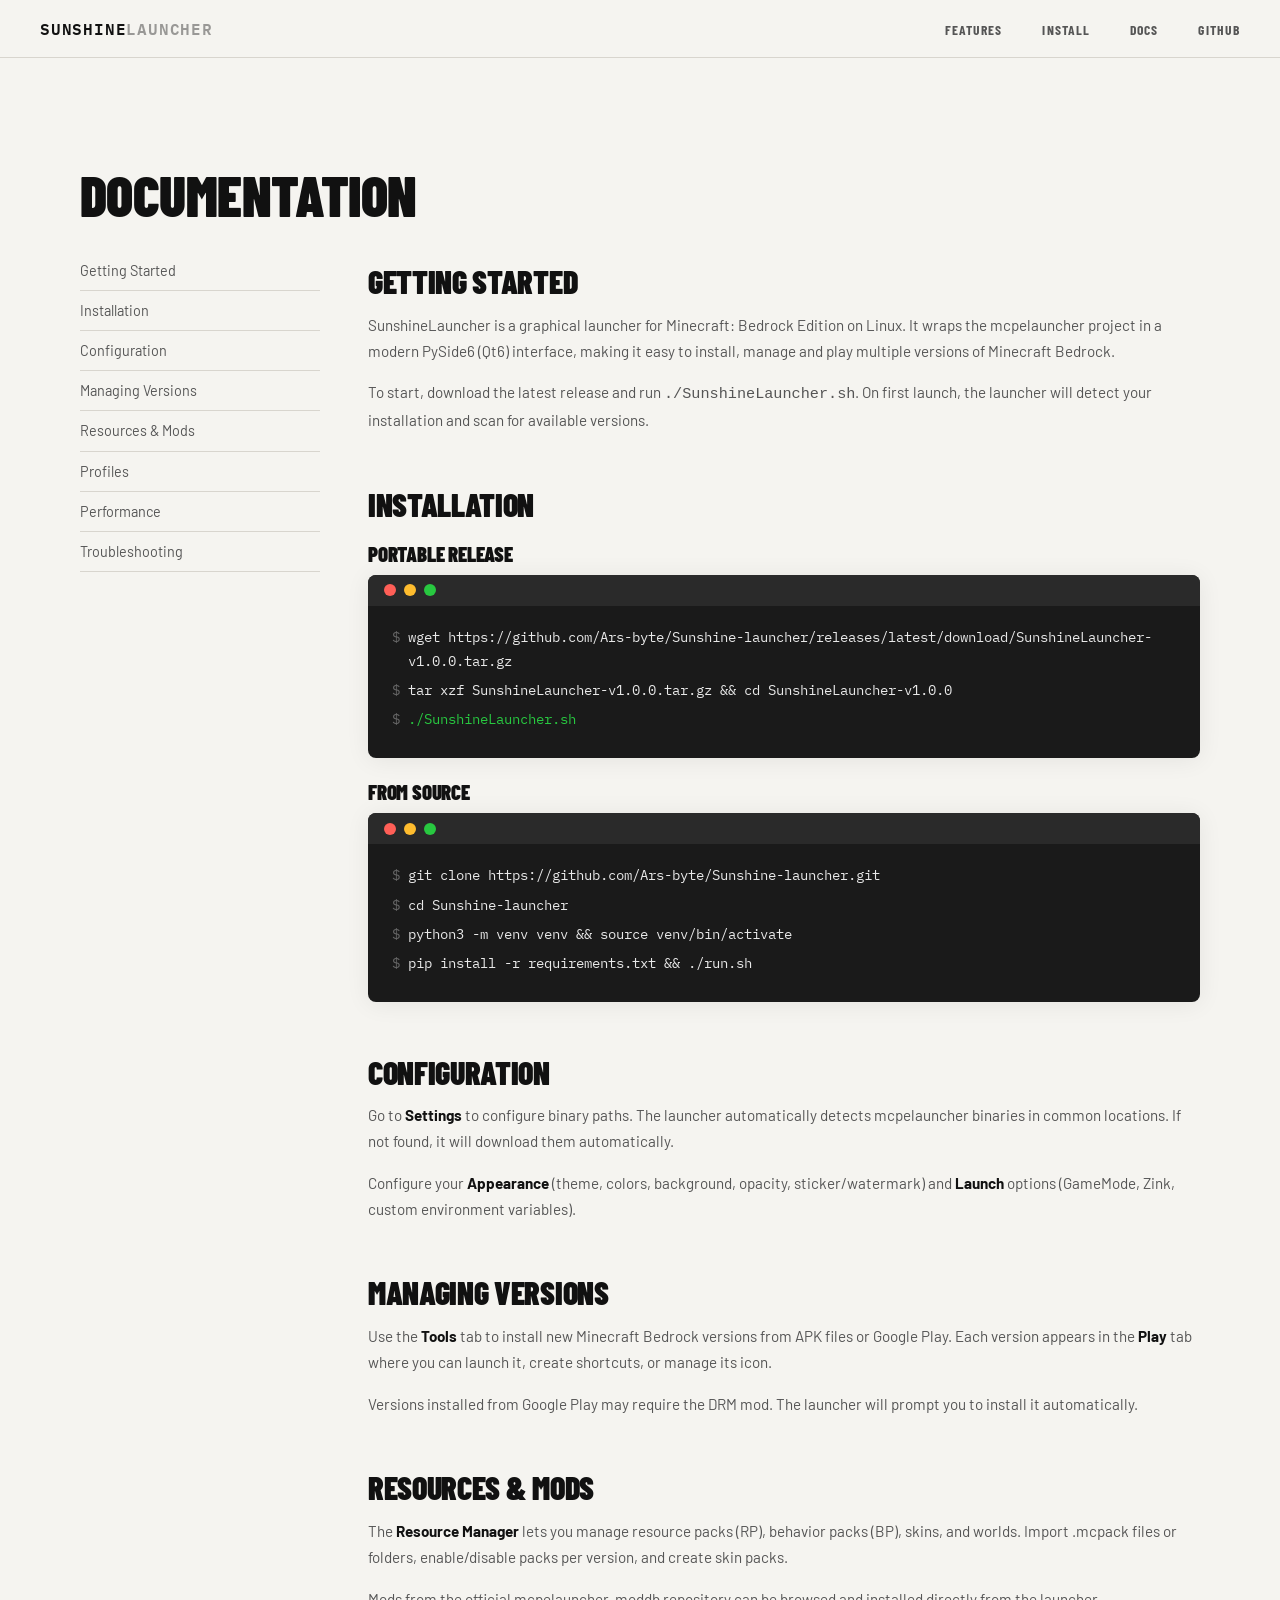
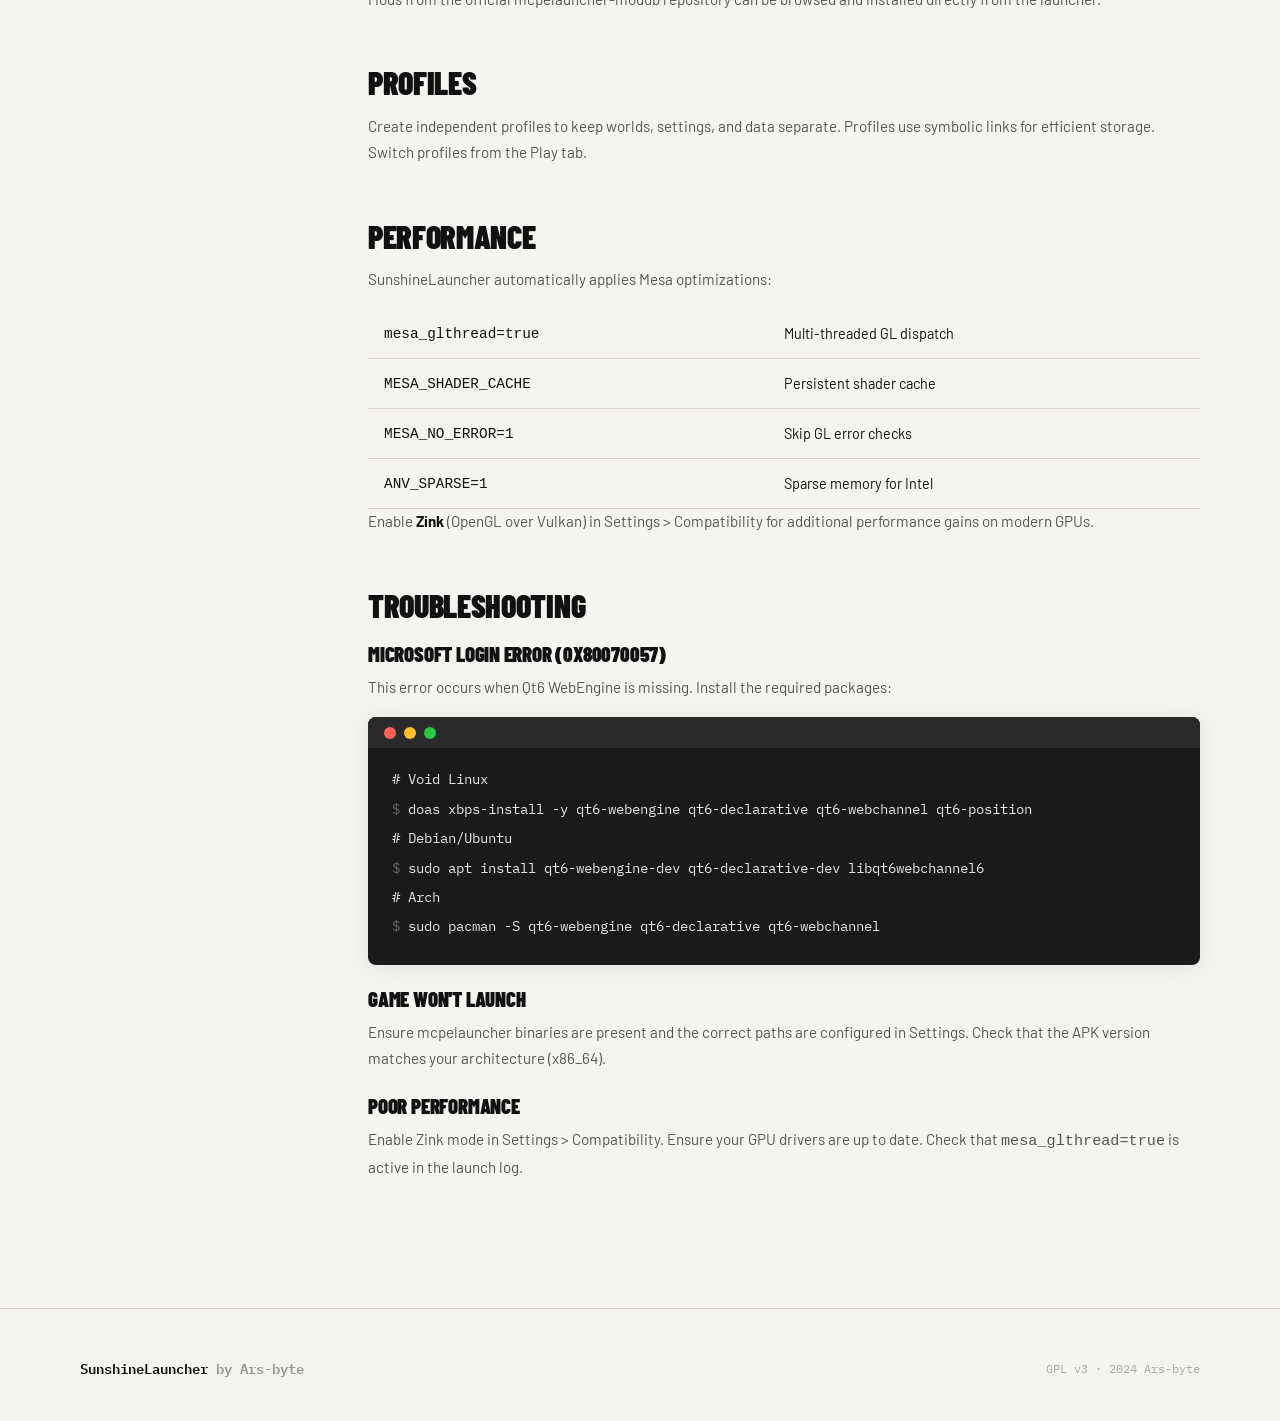
==== pages/docs.html @ 7c8ff6af "SunshineLauncher website v1.0" ====
<!DOCTYPE html>
<html lang="en" data-theme="light">
<head>
  <meta charset="UTF-8" />
  <meta name="viewport" content="width=device-width, initial-scale=1.0" />
  <title>Docs — SunshineLauncher</title>
  <link rel="stylesheet" href="../css/base.css" />
  <link rel="stylesheet" href="../css/components.css" />
  <link rel="stylesheet" href="../css/layout.css" />
  <style>
    .docs-layout { display: grid; grid-template-columns: 240px 1fr; gap: 3rem; margin-top: 2rem; }
    .docs-nav { position: sticky; top: 80px; }
    .docs-nav a { display: block; padding: 0.5rem 0; color: var(--fg-muted); font-size:0.9rem; border-bottom:1px solid var(--border); }
    .docs-nav a:hover { color: var(--fg); }
    .docs-content h2 { font-size: 2rem; margin: 2.5rem 0 1rem; }
    .docs-content h3 { font-size: 1.3rem; margin: 1.5rem 0 0.75rem; }
    .docs-content p { color: var(--fg-muted); margin-bottom: 1rem; line-height: 1.7; }
    @media (max-width:768px) { .docs-layout { grid-template-columns:1fr; } .docs-nav { position:static; margin-bottom:2rem; } }
  </style>
</head>
<body>
<nav class="nav">
  <a class="nav__logo" href="../index.html">SUNSHINE<span>LAUNCHER</span></a>
  <ul class="nav__links">
    <li><a href="../index.html#features">Features</a></li>
    <li><a href="../index.html#install">Install</a></li>
    <li><a href="docs.html">Docs</a></li>
    <li><a href="https://github.com/Ars-byte/Sunshine-launcher" target="_blank">GitHub</a></li>
  </ul>
</nav>

<main class="page">
<section class="section">
  <div class="container">
    <h1 class="display" style="font-size:3.5rem;margin-bottom:1rem">Documentation</h1>
    <div class="docs-layout">
      <nav class="docs-nav">
        <a href="#getting-started">Getting Started</a>
        <a href="#installation">Installation</a>
        <a href="#configuration">Configuration</a>
        <a href="#versions">Managing Versions</a>
        <a href="#resources">Resources & Mods</a>
        <a href="#profiles">Profiles</a>
        <a href="#performance">Performance</a>
        <a href="#troubleshooting">Troubleshooting</a>
      </nav>
      <div class="docs-content">
        <h2 id="getting-started">Getting Started</h2>
        <p>SunshineLauncher is a graphical launcher for Minecraft: Bedrock Edition on Linux. It wraps the mcpelauncher project in a modern PySide6 (Qt6) interface, making it easy to install, manage and play multiple versions of Minecraft Bedrock.</p>
        <p>To start, download the latest release and run <code>./SunshineLauncher.sh</code>. On first launch, the launcher will detect your installation and scan for available versions.</p>

        <h2 id="installation">Installation</h2>
        <h3>Portable Release</h3>
        <div class="terminal-wrap" style="margin-bottom:1.5rem">
          <div class="terminal">
            <div class="terminal__bar"><div class="terminal__dot"></div><div class="terminal__dot"></div><div class="terminal__dot"></div></div>
            <div class="terminal__body">
              <div class="terminal__line"><span class="terminal__prompt">$</span><span class="terminal__cmd">wget https://github.com/Ars-byte/Sunshine-launcher/releases/latest/download/SunshineLauncher-v1.0.0.tar.gz</span></div>
              <div class="terminal__line"><span class="terminal__prompt">$</span><span class="terminal__cmd">tar xzf SunshineLauncher-v1.0.0.tar.gz && cd SunshineLauncher-v1.0.0</span></div>
              <div class="terminal__line success"><span class="terminal__prompt">$</span><span class="terminal__cmd">./SunshineLauncher.sh</span></div>
            </div>
          </div>
        </div>

        <h3>From Source</h3>
        <div class="terminal-wrap" style="margin-bottom:1.5rem">
          <div class="terminal">
            <div class="terminal__bar"><div class="terminal__dot"></div><div class="terminal__dot"></div><div class="terminal__dot"></div></div>
            <div class="terminal__body">
              <div class="terminal__line"><span class="terminal__prompt">$</span><span class="terminal__cmd">git clone https://github.com/Ars-byte/Sunshine-launcher.git</span></div>
              <div class="terminal__line"><span class="terminal__prompt">$</span><span class="terminal__cmd">cd Sunshine-launcher</span></div>
              <div class="terminal__line"><span class="terminal__prompt">$</span><span class="terminal__cmd">python3 -m venv venv && source venv/bin/activate</span></div>
              <div class="terminal__line"><span class="terminal__prompt">$</span><span class="terminal__cmd">pip install -r requirements.txt && ./run.sh</span></div>
            </div>
          </div>
        </div>

        <h2 id="configuration">Configuration</h2>
        <p>Go to <strong>Settings</strong> to configure binary paths. The launcher automatically detects mcpelauncher binaries in common locations. If not found, it will download them automatically.</p>
        <p>Configure your <strong>Appearance</strong> (theme, colors, background, opacity, sticker/watermark) and <strong>Launch</strong> options (GameMode, Zink, custom environment variables).</p>

        <h2 id="versions">Managing Versions</h2>
        <p>Use the <strong>Tools</strong> tab to install new Minecraft Bedrock versions from APK files or Google Play. Each version appears in the <strong>Play</strong> tab where you can launch it, create shortcuts, or manage its icon.</p>
        <p>Versions installed from Google Play may require the DRM mod. The launcher will prompt you to install it automatically.</p>

        <h2 id="resources">Resources & Mods</h2>
        <p>The <strong>Resource Manager</strong> lets you manage resource packs (RP), behavior packs (BP), skins, and worlds. Import .mcpack files or folders, enable/disable packs per version, and create skin packs.</p>
        <p>Mods from the official mcpelauncher-moddb repository can be browsed and installed directly from the launcher.</p>

        <h2 id="profiles">Profiles</h2>
        <p>Create independent profiles to keep worlds, settings, and data separate. Profiles use symbolic links for efficient storage. Switch profiles from the Play tab.</p>

        <h2 id="performance">Performance</h2>
        <p>SunshineLauncher automatically applies Mesa optimizations:</p>
        <table>
          <tr><td><code>mesa_glthread=true</code></td><td>Multi-threaded GL dispatch</td></tr>
          <tr><td><code>MESA_SHADER_CACHE</code></td><td>Persistent shader cache</td></tr>
          <tr><td><code>MESA_NO_ERROR=1</code></td><td>Skip GL error checks</td></tr>
          <tr><td><code>ANV_SPARSE=1</code></td><td>Sparse memory for Intel</td></tr>
        </table>
        <p>Enable <strong>Zink</strong> (OpenGL over Vulkan) in Settings > Compatibility for additional performance gains on modern GPUs.</p>

        <h2 id="troubleshooting">Troubleshooting</h2>
        <h3>Microsoft Login Error (0x80070057)</h3>
        <p>This error occurs when Qt6 WebEngine is missing. Install the required packages:</p>
        <div class="terminal-wrap">
          <div class="terminal">
            <div class="terminal__bar"><div class="terminal__dot"></div><div class="terminal__dot"></div><div class="terminal__dot"></div></div>
            <div class="terminal__body">
              <div class="terminal__line"><span class="terminal__cmd"># Void Linux</span></div>
              <div class="terminal__line"><span class="terminal__prompt">$</span><span class="terminal__cmd">doas xbps-install -y qt6-webengine qt6-declarative qt6-webchannel qt6-position</span></div>
              <div class="terminal__line"><span class="terminal__cmd"># Debian/Ubuntu</span></div>
              <div class="terminal__line"><span class="terminal__prompt">$</span><span class="terminal__cmd">sudo apt install qt6-webengine-dev qt6-declarative-dev libqt6webchannel6</span></div>
              <div class="terminal__line"><span class="terminal__cmd"># Arch</span></div>
              <div class="terminal__line"><span class="terminal__prompt">$</span><span class="terminal__cmd">sudo pacman -S qt6-webengine qt6-declarative qt6-webchannel</span></div>
            </div>
          </div>
        </div>

        <h3>Game won't launch</h3>
        <p>Ensure mcpelauncher binaries are present and the correct paths are configured in Settings. Check that the APK version matches your architecture (x86_64).</p>

        <h3>Poor performance</h3>
        <p>Enable Zink mode in Settings > Compatibility. Ensure your GPU drivers are up to date. Check that <code>mesa_glthread=true</code> is active in the launch log.</p>
      </div>
    </div>
  </div>
</section>
</main>

<footer class="footer">
  <div class="container">
    <div class="footer__inner">
      <div class="footer__brand">SunshineLauncher <span style="opacity:0.4">by Ars-byte</span></div>
      <p class="footer__copy">GPL v3 · 2024 Ars-byte</p>
    </div>
  </div>
</footer>
</body>
</html>
---- css/base.css ----
/* ========================================
   BASE.CSS — Variables, Reset, Typography
   SunshineLauncher Website
   ======================================== */

@import url('https://fonts.googleapis.com/css2?family=Barlow+Condensed:wght@400;700;900&family=IBM+Plex+Mono:wght@400;500;600&family=Barlow:wght@300;400;500&display=swap');

:root {
  --bg:        #f5f4f0;
  --bg-alt:    #eceae4;
  --bg-card:   #ffffff;
  --fg:        #111111;
  --fg-muted:  #555555;
  --fg-faint:  #aaaaaa;
  --accent:    #d4a017;
  --accent-inv:#ffffff;
  --border:    #d8d5ce;
  --tag-bg:    #111111;
  --tag-fg:    #f5f4f0;
  --code-bg:   #1a1a1a;
  --code-fg:   #e8e8e8;
  --shadow:    0 2px 24px rgba(0,0,0,0.07);
  --radius:    4px;
  --transition:0.25s cubic-bezier(.4,0,.2,1);
}

[data-theme="dark"] {
  --bg:        #111111;
  --bg-alt:    #1a1a1a;
  --bg-card:   #1e1e1e;
  --fg:        #f0ede6;
  --fg-muted:  #999999;
  --fg-faint:  #444444;
  --accent:    #f0c040;
  --accent-inv:#111111;
  --border:    #2e2e2e;
  --tag-bg:    #f0ede6;
  --tag-fg:    #111111;
  --code-bg:   #0a0a0a;
  --code-fg:   #d4cfbf;
  --shadow:    0 2px 24px rgba(0,0,0,0.4);
}

*, *::before, *::after { box-sizing: border-box; margin: 0; padding: 0; }

html { scroll-behavior: smooth; font-size: 16px; }

body {
  font-family: 'Barlow', sans-serif;
  font-weight: 400;
  background-color: var(--bg);
  color: var(--fg);
  line-height: 1.6;
  transition: background-color var(--transition), color var(--transition);
  overflow-x: hidden;
}

h1, h2, h3, h4 {
  font-family: 'Barlow Condensed', sans-serif;
  font-weight: 900;
  text-transform: uppercase;
  letter-spacing: -0.01em;
  line-height: 0.92;
}

.display {
  font-size: clamp(4rem, 12vw, 10rem);
  line-height: 0.88;
}

.section-title {
  font-size: clamp(2rem, 6vw, 4.5rem);
}

a { color: inherit; text-decoration: none; }
img { display: block; max-width: 100%; }
ul { list-style: none; }

::-webkit-scrollbar { width: 6px; }
::-webkit-scrollbar-track { background: var(--bg); }
::-webkit-scrollbar-thumb { background: var(--border); border-radius: 3px; }

::selection { background: var(--fg); color: var(--bg); }
---- css/components.css ----
/* ========================================
   COMPONENTS.CSS — Reusable UI Components
   CMUS++ Website
   ======================================== */

/* ---- Navigation ---- */
.nav {
  position: fixed;
  top: 0; left: 0; right: 0;
  z-index: 100;
  display: flex;
  align-items: center;
  justify-content: space-between;
  padding: 0 2.5rem;
  height: 58px;
  background: var(--bg);
  border-bottom: 1px solid var(--border);
  transition: background var(--transition), border-color var(--transition);
}

.nav__logo {
  font-family: 'IBM Plex Mono', monospace;
  font-weight: 600;
  font-size: 1rem;
  letter-spacing: 0.05em;
  text-transform: uppercase;
}

.nav__logo span {
  opacity: 0.4;
}

.nav__links {
  display: flex;
  gap: 2.5rem;
  align-items: center;
}

.nav__links a {
  font-family: 'Barlow Condensed', sans-serif;
  font-weight: 700;
  font-size: 0.85rem;
  text-transform: uppercase;
  letter-spacing: 0.08em;
  color: var(--fg-muted);
  transition: color var(--transition);
  position: relative;
}

.nav__links a::after {
  content: '';
  position: absolute;
  bottom: -3px;
  left: 0; right: 0;
  height: 2px;
  background: var(--fg);
  transform: scaleX(0);
  transition: transform 0.2s ease;
  transform-origin: left;
}

.nav__links a:hover { color: var(--fg); }
.nav__links a:hover::after { transform: scaleX(1); }
.nav__links a.active { color: var(--fg); }
.nav__links a.active::after { transform: scaleX(1); }

.nav__actions {
  display: flex;
  align-items: center;
  gap: 1rem;
}

/* ---- Theme Toggle ---- */
.theme-toggle {
  background: none;
  border: 1px solid var(--border);
  border-radius: 50%;
  width: 36px; height: 36px;
  cursor: pointer;
  display: flex;
  align-items: center;
  justify-content: center;
  color: var(--fg);
  transition: all var(--transition);
  font-size: 0.9rem;
}

.theme-toggle:hover {
  background: var(--fg);
  color: var(--bg);
  border-color: var(--fg);
}

/* ---- Buttons ---- */
.btn {
  display: inline-flex;
  align-items: center;
  gap: 0.5rem;
  padding: 0.75rem 1.75rem;
  font-family: 'Barlow Condensed', sans-serif;
  font-weight: 700;
  font-size: 0.95rem;
  text-transform: uppercase;
  letter-spacing: 0.1em;
  cursor: pointer;
  border: 2px solid transparent;
  border-radius: var(--radius);
  transition: all var(--transition);
  white-space: nowrap;
}

.btn-primary {
  background: var(--fg);
  color: var(--bg);
  border-color: var(--fg);
}
.btn-primary:hover {
  background: transparent;
  color: var(--fg);
}

.btn-outline {
  background: transparent;
  color: var(--fg);
  border-color: var(--fg);
}
.btn-outline:hover {
  background: var(--fg);
  color: var(--bg);
}

.btn-ghost {
  background: transparent;
  color: var(--fg-muted);
  border-color: var(--border);
}
.btn-ghost:hover {
  color: var(--fg);
  border-color: var(--fg);
}

.btn-sm {
  padding: 0.5rem 1.2rem;
  font-size: 0.82rem;
}

.btn-lg {
  padding: 1rem 2.5rem;
  font-size: 1.05rem;
}

/* ---- Tag / Badge ---- */
.badge {
  display: inline-block;
  padding: 0.2rem 0.65rem;
  font-family: 'IBM Plex Mono', monospace;
  font-size: 0.7rem;
  font-weight: 500;
  text-transform: uppercase;
  letter-spacing: 0.05em;
  background: var(--tag-bg);
  color: var(--tag-fg);
  border-radius: 2px;
}

.badge-outline {
  background: transparent;
  color: var(--fg-muted);
  border: 1px solid var(--border);
}

/* ---- Terminal Block ---- */
.terminal {
  background: var(--code-bg);
  color: var(--code-fg);
  border-radius: 8px;
  overflow: hidden;
  font-family: 'IBM Plex Mono', monospace;
  font-size: 0.875rem;
  line-height: 1.7;
  box-shadow: var(--shadow);
}

.terminal__bar {
  background: #2a2a2a;
  padding: 0.6rem 1rem;
  display: flex;
  align-items: center;
  gap: 0.5rem;
}

.terminal__dot {
  width: 12px; height: 12px;
  border-radius: 50%;
}

.terminal__dot:nth-child(1) { background: #ff5f57; }
.terminal__dot:nth-child(2) { background: #febc2e; }
.terminal__dot:nth-child(3) { background: #28c840; }

.terminal__title {
  margin-left: 0.5rem;
  font-size: 0.75rem;
  color: #666;
  font-family: 'IBM Plex Mono', monospace;
}

.terminal__body {
  padding: 1.25rem 1.5rem;
}

.terminal__line {
  display: flex;
  align-items: flex-start;
  gap: 0.5rem;
  margin-bottom: 0.35rem;
}

.terminal__prompt { color: #666; user-select: none; }
.terminal__cmd { color: #e8e8e8; }
.terminal__comment { color: #555; font-style: italic; }

.terminal__line.success .terminal__cmd { color: #28c840; }
.terminal__line.info .terminal__cmd    { color: #7ec8e3; }

/* Copy button on terminal */
.terminal-wrap { position: relative; }
.copy-btn {
  position: absolute;
  top: 0.6rem;
  right: 0.8rem;
  background: transparent;
  border: 1px solid #444;
  color: #888;
  font-family: 'IBM Plex Mono', monospace;
  font-size: 0.72rem;
  padding: 0.2rem 0.6rem;
  border-radius: 3px;
  cursor: pointer;
  transition: all 0.2s;
}
.copy-btn:hover { color: #e8e8e8; border-color: #888; }

/* ---- Feature Card ---- */
.card {
  background: var(--bg-card);
  border: 1px solid var(--border);
  border-radius: var(--radius);
  padding: 2rem;
  transition: all var(--transition);
}

.card:hover {
  border-color: var(--fg);
  transform: translateY(-2px);
  box-shadow: var(--shadow);
}

.card__icon {
  font-size: 1.5rem;
  margin-bottom: 1rem;
  display: block;
}

.card__title {
  font-family: 'Barlow Condensed', sans-serif;
  font-weight: 700;
  font-size: 1.1rem;
  text-transform: uppercase;
  letter-spacing: 0.05em;
  margin-bottom: 0.5rem;
}

.card__text {
  font-size: 0.9rem;
  color: var(--fg-muted);
  line-height: 1.6;
}

/* ---- Key Shortcut ---- */
kbd {
  display: inline-block;
  padding: 0.2rem 0.5rem;
  font-family: 'IBM Plex Mono', monospace;
  font-size: 0.8rem;
  background: var(--bg-alt);
  border: 1px solid var(--border);
  border-radius: 3px;
  box-shadow: 0 2px 0 var(--border);
  color: var(--fg);
  vertical-align: middle;
}

/* ---- Divider ---- */
.divider {
  border: none;
  border-top: 1px solid var(--border);
  margin: 0;
}

/* ---- Pill tabs ---- */
.tabs {
  display: flex;
  gap: 0.25rem;
  background: var(--bg-alt);
  border-radius: 4px;
  padding: 3px;
  width: fit-content;
}

.tab-btn {
  background: transparent;
  border: none;
  padding: 0.4rem 1rem;
  font-family: 'Barlow Condensed', sans-serif;
  font-weight: 700;
  font-size: 0.82rem;
  text-transform: uppercase;
  letter-spacing: 0.05em;
  color: var(--fg-muted);
  border-radius: 3px;
  cursor: pointer;
  transition: all 0.2s;
}
.tab-btn:hover { color: var(--fg); }
.tab-btn.active {
  background: var(--bg-card);
  color: var(--fg);
  box-shadow: 0 1px 4px rgba(0,0,0,0.1);
}

/* ---- Table ---- */
.table-wrap {
  overflow-x: auto;
}

table {
  width: 100%;
  border-collapse: collapse;
  font-size: 0.9rem;
}

th, td {
  padding: 0.75rem 1rem;
  text-align: left;
  border-bottom: 1px solid var(--border);
}

th {
  font-family: 'Barlow Condensed', sans-serif;
  font-weight: 700;
  font-size: 0.8rem;
  text-transform: uppercase;
  letter-spacing: 0.06em;
  color: var(--fg-muted);
}

tr:hover td { background: var(--bg-alt); }

/* ---- Toast ---- */
.toast {
  position: fixed;
  bottom: 2rem;
  right: 2rem;
  background: var(--fg);
  color: var(--bg);
  font-family: 'IBM Plex Mono', monospace;
  font-size: 0.8rem;
  padding: 0.6rem 1.2rem;
  border-radius: 4px;
  opacity: 0;
  transform: translateY(8px);
  transition: all 0.25s;
  pointer-events: none;
  z-index: 999;
}
.toast.show {
  opacity: 1;
  transform: translateY(0);
}

/* ---- Mobile Nav Hamburger ---- */
.nav__burger {
  display: none;
  flex-direction: column;
  gap: 5px;
  background: none;
  border: none;
  cursor: pointer;
  padding: 4px;
}
.nav__burger span {
  display: block;
  width: 22px; height: 2px;
  background: var(--fg);
  border-radius: 2px;
  transition: all 0.25s;
}

@media (max-width: 768px) {
  .nav__links {
    display: none;
    position: absolute;
    top: 58px; left: 0; right: 0;
    background: var(--bg);
    border-bottom: 1px solid var(--border);
    flex-direction: column;
    gap: 0;
    padding: 0.5rem 0;
  }
  .nav__links.open { display: flex; }
  .nav__links a {
    padding: 0.75rem 2.5rem;
    font-size: 1rem;
  }
  .nav__links a::after { display: none; }
  .nav__burger { display: flex; }
}
---- css/layout.css ----
/* ========================================
   LAYOUT.CSS — Page & Section Layouts
   CMUS++ Website
   ======================================== */

/* ---- Container ---- */
.container {
  max-width: 1200px;
  margin: 0 auto;
  padding: 0 2.5rem;
}

.container-sm {
  max-width: 800px;
  margin: 0 auto;
  padding: 0 2.5rem;
}

/* ---- Page wrapper ---- */
.page {
  padding-top: 58px; /* nav height */
}

/* ---- Section ---- */
.section {
  padding: 7rem 0;
}

.section-sm {
  padding: 4rem 0;
}

.section-head {
  margin-bottom: 4rem;
}

.section-label {
  font-family: 'IBM Plex Mono', monospace;
  font-size: 0.75rem;
  text-transform: uppercase;
  letter-spacing: 0.15em;
  color: var(--fg-muted);
  display: flex;
  align-items: center;
  gap: 0.75rem;
  margin-bottom: 1.25rem;
}

.section-label::before {
  content: '';
  width: 32px;
  height: 2px;
  background: var(--fg-muted);
  display: inline-block;
}

/* ---- Hero Section ---- */
.hero {
  padding: 6rem 0 5rem;
  position: relative;
  overflow: hidden;
}

.hero__inner {
  display: grid;
  grid-template-columns: 1fr auto;
  gap: 4rem;
  align-items: end;
}

.hero__tag {
  margin-bottom: 1.5rem;
}

.hero__subtitle {
  margin-top: 2rem;
  display: grid;
  grid-template-columns: 1fr 1fr;
  gap: 0.5rem 2rem;
}

.hero__subtitle p {
  font-family: 'Barlow Condensed', sans-serif;
  font-weight: 700;
  font-size: 0.9rem;
  text-transform: uppercase;
  letter-spacing: 0.06em;
  color: var(--fg-muted);
}

.hero__actions {
  margin-top: 2.5rem;
  display: flex;
  gap: 1rem;
  flex-wrap: wrap;
}

.hero__visual {
  display: flex;
  flex-direction: column;
  align-items: center;
  gap: 1rem;
}

.hero__ascii {
  font-family: 'IBM Plex Mono', monospace;
  font-size: 0.55rem;
  line-height: 1.2;
  color: var(--fg-faint);
  white-space: pre;
  transition: color var(--transition);
}
.hero__ascii:hover { color: var(--fg-muted); }

/* ---- Features Grid ---- */
.features-grid {
  display: grid;
  grid-template-columns: repeat(3, 1fr);
  gap: 1.5rem;
}

.feature-block {
  padding: 2.5rem 2rem;
  border: 1px solid var(--border);
  position: relative;
  transition: all var(--transition);
}

.feature-block::before {
  content: '';
  position: absolute;
  top: 0; left: 0; right: 0;
  height: 3px;
  background: var(--fg);
  transform: scaleX(0);
  transform-origin: left;
  transition: transform 0.3s ease;
}

.feature-block:hover::before { transform: scaleX(1); }
.feature-block:hover {
  background: var(--bg-alt);
}

.feature-block__num {
  font-family: 'IBM Plex Mono', monospace;
  font-size: 0.75rem;
  color: var(--fg-faint);
  margin-bottom: 1.5rem;
}

.feature-block__title {
  font-size: 1.3rem;
  margin-bottom: 0.75rem;
}

.feature-block__text {
  font-size: 0.9rem;
  color: var(--fg-muted);
  line-height: 1.65;
}

.feature-block__tags {
  margin-top: 1.25rem;
  display: flex;
  flex-wrap: wrap;
  gap: 0.4rem;
}

/* ---- Install Section ---- */
.install-grid {
  display: grid;
  grid-template-columns: 1fr 1fr;
  gap: 4rem;
  align-items: start;
}

.install-steps {
  counter-reset: steps;
}

.install-step {
  display: flex;
  gap: 1.5rem;
  margin-bottom: 2.5rem;
}

.install-step__num {
  counter-increment: steps;
  flex-shrink: 0;
  width: 36px; height: 36px;
  border: 2px solid var(--border);
  border-radius: 50%;
  display: flex;
  align-items: center;
  justify-content: center;
  font-family: 'IBM Plex Mono', monospace;
  font-size: 0.8rem;
  font-weight: 600;
  color: var(--fg-muted);
}

.install-step__content h4 {
  font-size: 1rem;
  font-weight: 700;
  margin-bottom: 0.5rem;
  line-height: 1.2;
}

.install-step__content p {
  font-size: 0.9rem;
  color: var(--fg-muted);
  margin-bottom: 0.75rem;
}

/* ---- Controls Table Section ---- */
.controls-grid {
  display: grid;
  grid-template-columns: 1fr 1fr;
  gap: 3rem;
}

/* ---- Themes Showcase ---- */
.themes-preview {
  display: grid;
  grid-template-columns: repeat(3, 1fr);
  gap: 1rem;
  margin-top: 2.5rem;
}

.theme-card {
  border: 2px solid var(--border);
  border-radius: 4px;
  overflow: hidden;
  cursor: pointer;
  transition: all var(--transition);
}

.theme-card:hover {
  border-color: var(--fg);
  transform: scale(1.02);
}

.theme-card__preview {
  height: 80px;
  padding: 0.75rem;
  font-family: 'IBM Plex Mono', monospace;
  font-size: 0.6rem;
  line-height: 1.4;
}

.theme-card__name {
  padding: 0.5rem 0.75rem;
  font-family: 'Barlow Condensed', sans-serif;
  font-size: 0.85rem;
  font-weight: 700;
  text-transform: uppercase;
  letter-spacing: 0.05em;
  border-top: 1px solid var(--border);
  background: var(--bg-card);
  color: var(--fg);
}

/* ---- Footer ---- */
.footer {
  border-top: 1px solid var(--border);
  padding: 3rem 0;
}

.footer__inner {
  display: flex;
  justify-content: space-between;
  align-items: center;
  gap: 2rem;
}

.footer__brand {
  font-family: 'IBM Plex Mono', monospace;
  font-size: 0.85rem;
  font-weight: 600;
}

.footer__links {
  display: flex;
  gap: 2rem;
}

.footer__links a {
  font-family: 'Barlow Condensed', sans-serif;
  font-weight: 700;
  font-size: 0.8rem;
  text-transform: uppercase;
  letter-spacing: 0.06em;
  color: var(--fg-muted);
  transition: color var(--transition);
}
.footer__links a:hover { color: var(--fg); }

.footer__copy {
  font-family: 'IBM Plex Mono', monospace;
  font-size: 0.75rem;
  color: var(--fg-faint);
}

/* ---- Docs layout ---- */
.docs-layout {
  display: grid;
  grid-template-columns: 220px 1fr;
  gap: 4rem;
  align-items: start;
}

.docs-sidebar {
  position: sticky;
  top: 80px;
}

.docs-nav-section {
  margin-bottom: 2rem;
}

.docs-nav-section__title {
  font-family: 'IBM Plex Mono', monospace;
  font-size: 0.7rem;
  text-transform: uppercase;
  letter-spacing: 0.12em;
  color: var(--fg-faint);
  margin-bottom: 0.75rem;
}

.docs-nav-section a {
  display: block;
  padding: 0.35rem 0;
  font-size: 0.9rem;
  color: var(--fg-muted);
  transition: color var(--transition);
  border-left: 2px solid transparent;
  padding-left: 0.75rem;
  transition: all 0.2s;
}

.docs-nav-section a:hover { color: var(--fg); }
.docs-nav-section a.active {
  color: var(--fg);
  border-left-color: var(--fg);
}

.docs-content h2 {
  font-size: clamp(1.5rem, 4vw, 2.5rem);
  margin-bottom: 1rem;
  margin-top: 3.5rem;
  padding-top: 1rem;
}

.docs-content h2:first-child { margin-top: 0; }

.docs-content h3 {
  font-size: 1.2rem;
  margin-bottom: 0.75rem;
  margin-top: 2rem;
}

.docs-content p {
  font-size: 0.95rem;
  line-height: 1.7;
  color: var(--fg-muted);
  margin-bottom: 1rem;
}

.docs-content p strong { color: var(--fg); }

.docs-content ul {
  list-style: none;
  margin-bottom: 1.25rem;
}

.docs-content ul li {
  padding: 0.3rem 0;
  font-size: 0.95rem;
  color: var(--fg-muted);
  padding-left: 1rem;
  position: relative;
}

.docs-content ul li::before {
  content: '—';
  position: absolute;
  left: 0;
  color: var(--fg-faint);
}

/* ---- Responsive ---- */
@media (max-width: 1024px) {
  .features-grid { grid-template-columns: 1fr 1fr; }
  .install-grid { grid-template-columns: 1fr; }
  .controls-grid { grid-template-columns: 1fr; }
  .docs-layout { grid-template-columns: 1fr; }
  .docs-sidebar { position: static; }
}

@media (max-width: 768px) {
  .container { padding: 0 1.25rem; }
  .container-sm { padding: 0 1.25rem; }
  .section { padding: 4rem 0; }
  .features-grid { grid-template-columns: 1fr; }
  .themes-preview { grid-template-columns: 1fr 1fr; }
  .hero__inner { grid-template-columns: 1fr; }
  .hero__visual { display: none; }
  .hero__subtitle { grid-template-columns: 1fr; }
  .footer__inner { flex-direction: column; text-align: center; }
  .footer__links { flex-wrap: wrap; justify-content: center; }
}
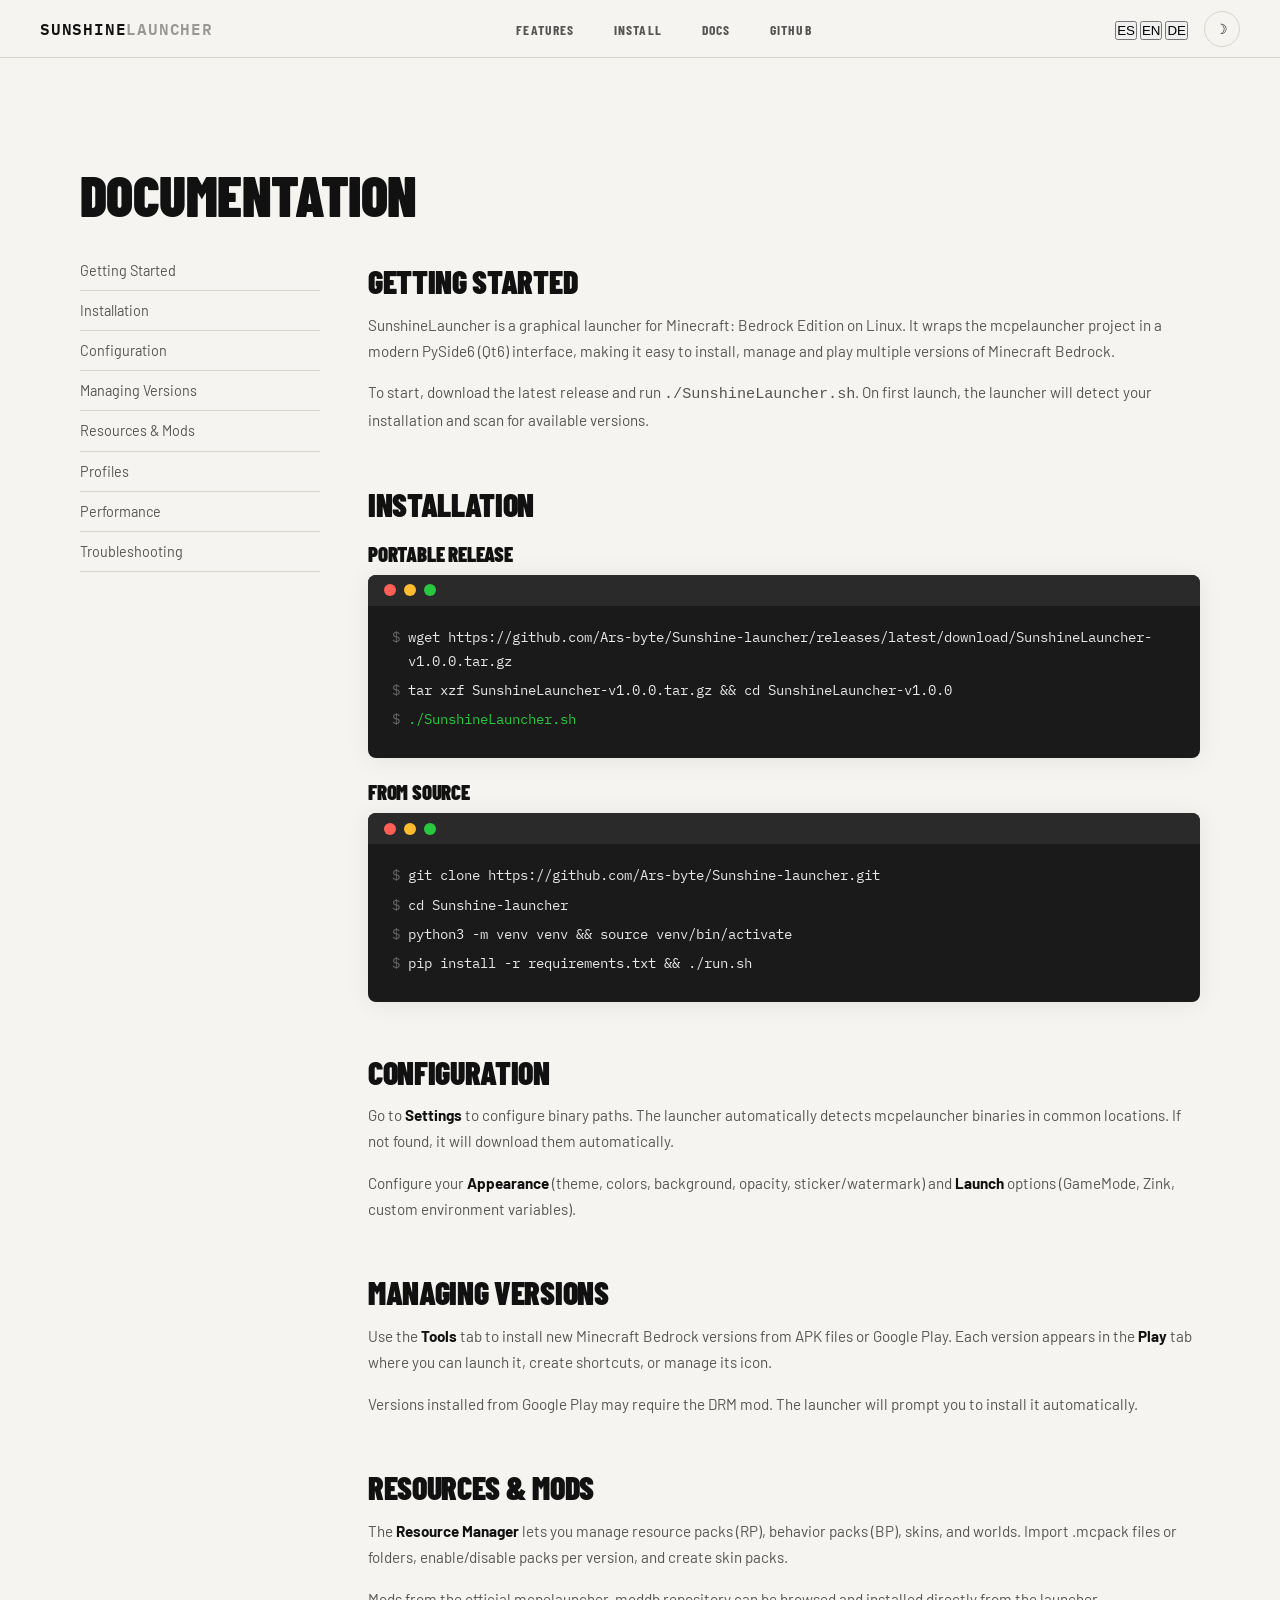
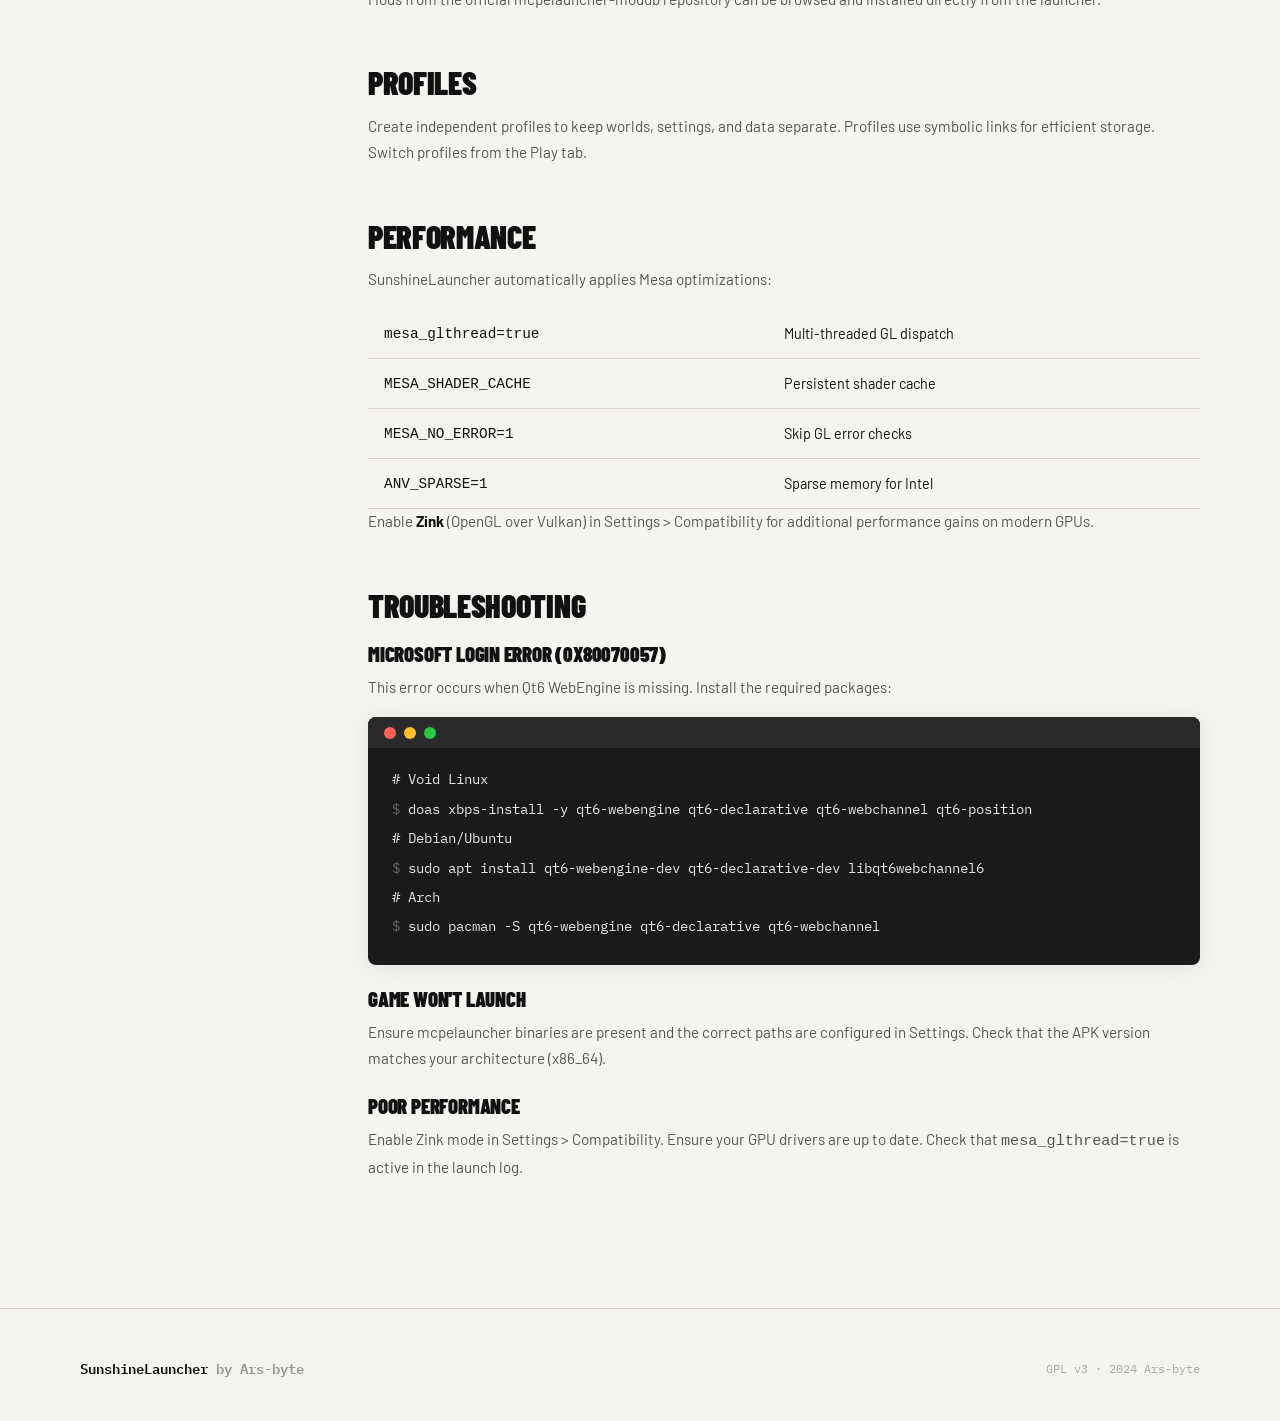
==== commit 5f665163: "Fix theme toggle and add to docs page" ====
--- a/pages/docs.html
+++ b/pages/docs.html
@@ -27,6 +27,17 @@
     <li><a href="docs.html">Docs</a></li>
     <li><a href="https://github.com/Ars-byte/Sunshine-launcher" target="_blank">GitHub</a></li>
   </ul>
+  <div class="nav__actions">
+    <div class="lang-switcher" role="group">
+      <button class="lang-btn active" data-lang="es">ES</button>
+      <button class="lang-btn" data-lang="en">EN</button>
+      <button class="lang-btn" data-lang="de">DE</button>
+    </div>
+    <button class="theme-toggle" aria-label="Toggle theme">
+      <span class="icon-sun">☀</span>
+      <span class="icon-moon" style="display:none">☽</span>
+    </button>
+  </div>
 </nav>
 
 <main class="page">
@@ -136,5 +147,6 @@
     </div>
   </div>
 </footer>
+<script src="../js/app.js"></script>
 </body>
 </html>
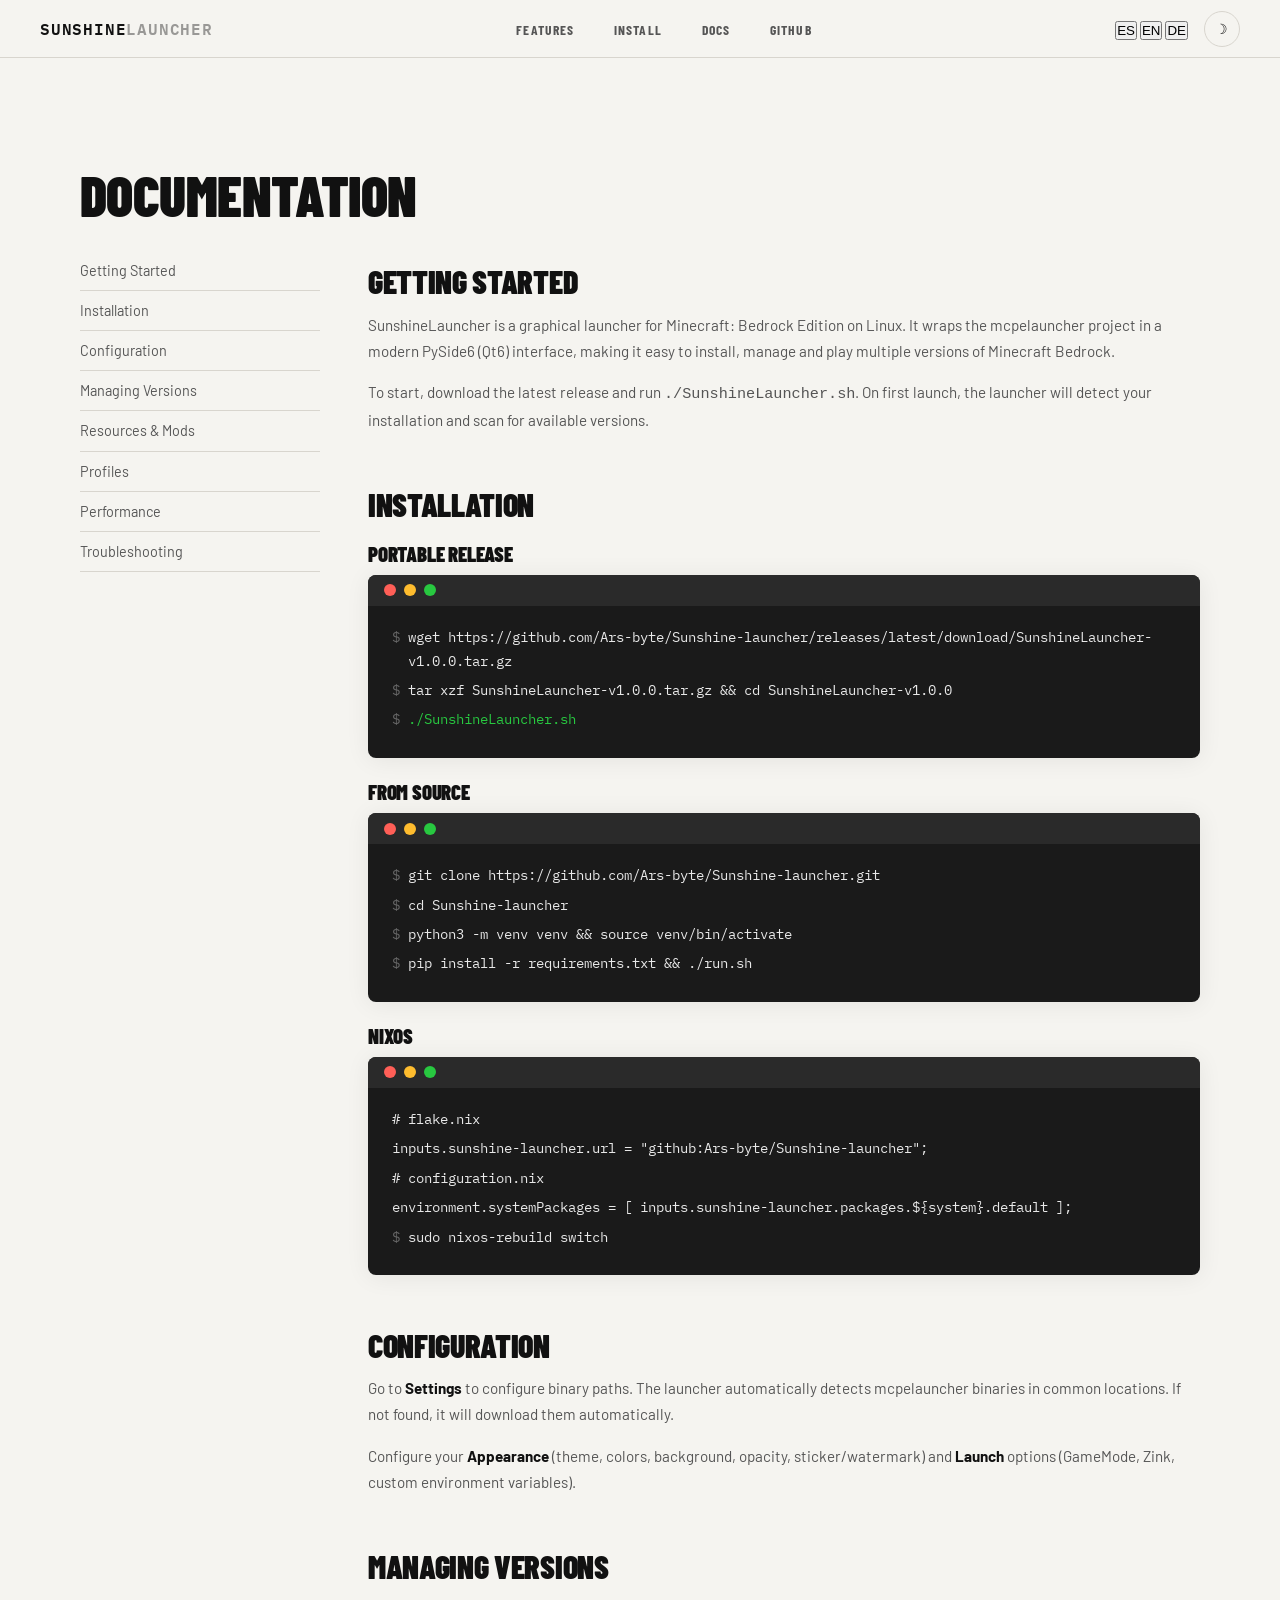
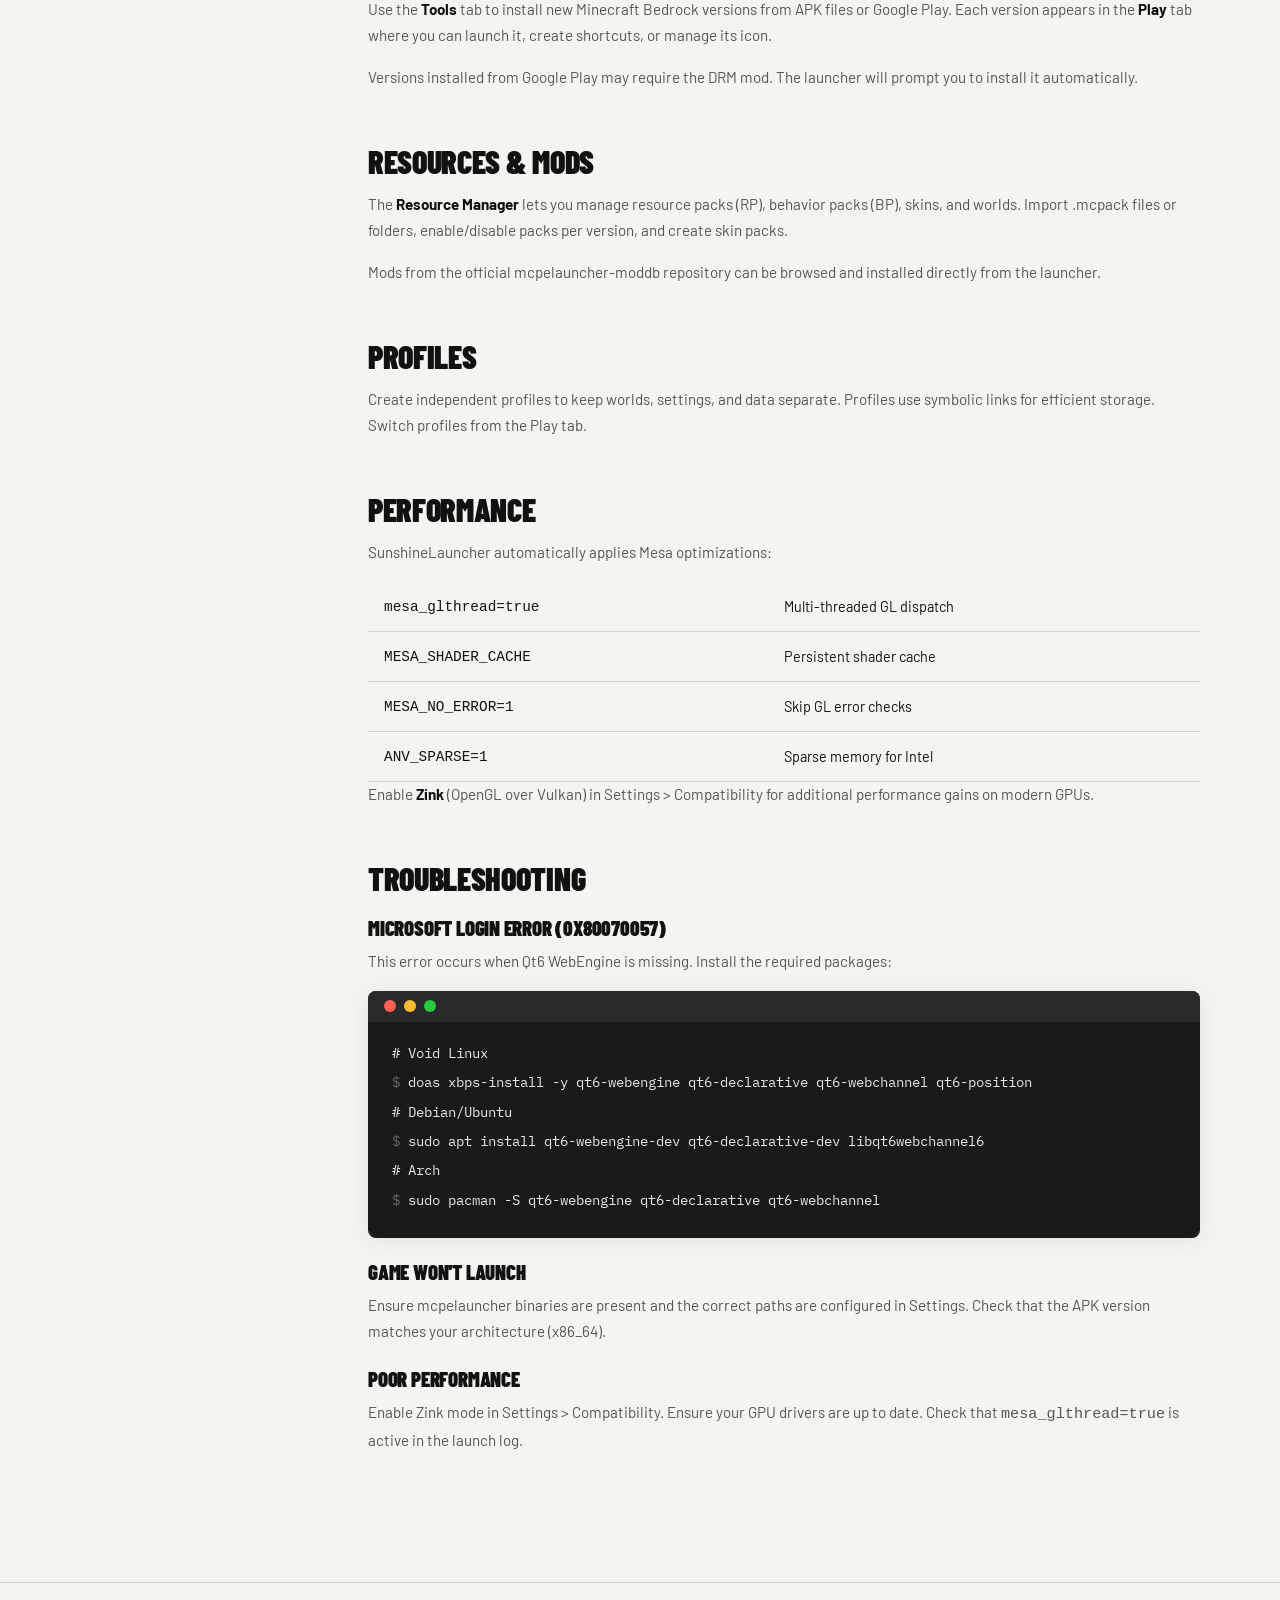
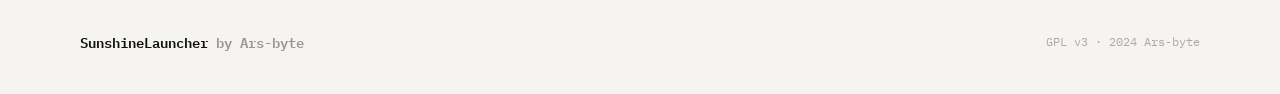
==== commit dcd7014a: "Add NixOS support, fix theme toggle, tab manager" ====
--- a/pages/docs.html
+++ b/pages/docs.html
@@ -35,7 +35,7 @@
     </div>
     <button class="theme-toggle" aria-label="Toggle theme">
       <span class="icon-sun">☀</span>
-      <span class="icon-moon" style="display:none">☽</span>
+      <span class="icon-moon">☽</span>
     </button>
   </div>
 </nav>
@@ -82,6 +82,20 @@
               <div class="terminal__line"><span class="terminal__prompt">$</span><span class="terminal__cmd">cd Sunshine-launcher</span></div>
               <div class="terminal__line"><span class="terminal__prompt">$</span><span class="terminal__cmd">python3 -m venv venv && source venv/bin/activate</span></div>
               <div class="terminal__line"><span class="terminal__prompt">$</span><span class="terminal__cmd">pip install -r requirements.txt && ./run.sh</span></div>
+            </div>
+          </div>
+        </div>
+
+        <h3>NixOS</h3>
+        <div class="terminal-wrap" style="margin-bottom:1.5rem">
+          <div class="terminal">
+            <div class="terminal__bar"><div class="terminal__dot"></div><div class="terminal__dot"></div><div class="terminal__dot"></div></div>
+            <div class="terminal__body">
+              <div class="terminal__line"><span class="terminal__cmd"># flake.nix</span></div>
+              <div class="terminal__line"><span class="terminal__cmd">inputs.sunshine-launcher.url = "github:Ars-byte/Sunshine-launcher";</span></div>
+              <div class="terminal__line"><span class="terminal__cmd"># configuration.nix</span></div>
+              <div class="terminal__line"><span class="terminal__cmd">environment.systemPackages = [ inputs.sunshine-launcher.packages.${system}.default ];</span></div>
+              <div class="terminal__line"><span class="terminal__prompt">$</span><span class="terminal__cmd">sudo nixos-rebuild switch</span></div>
             </div>
           </div>
         </div>
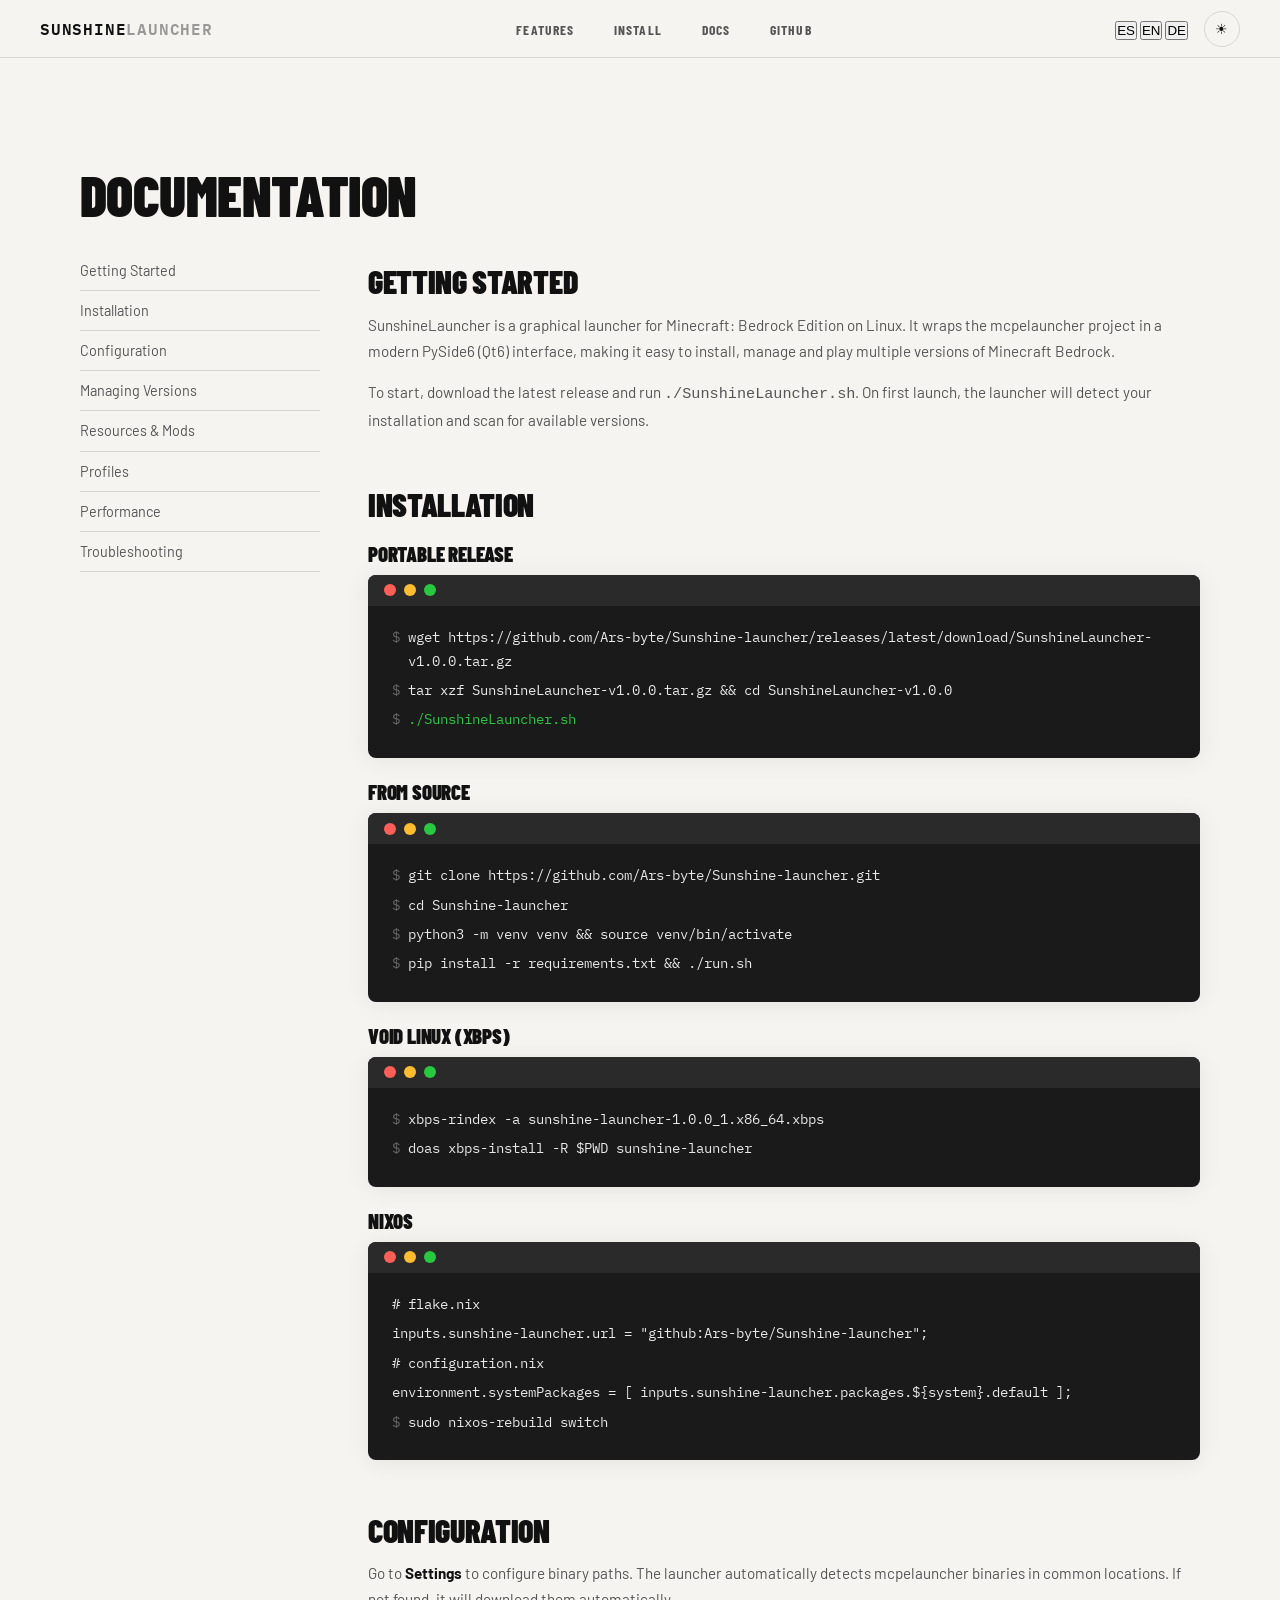
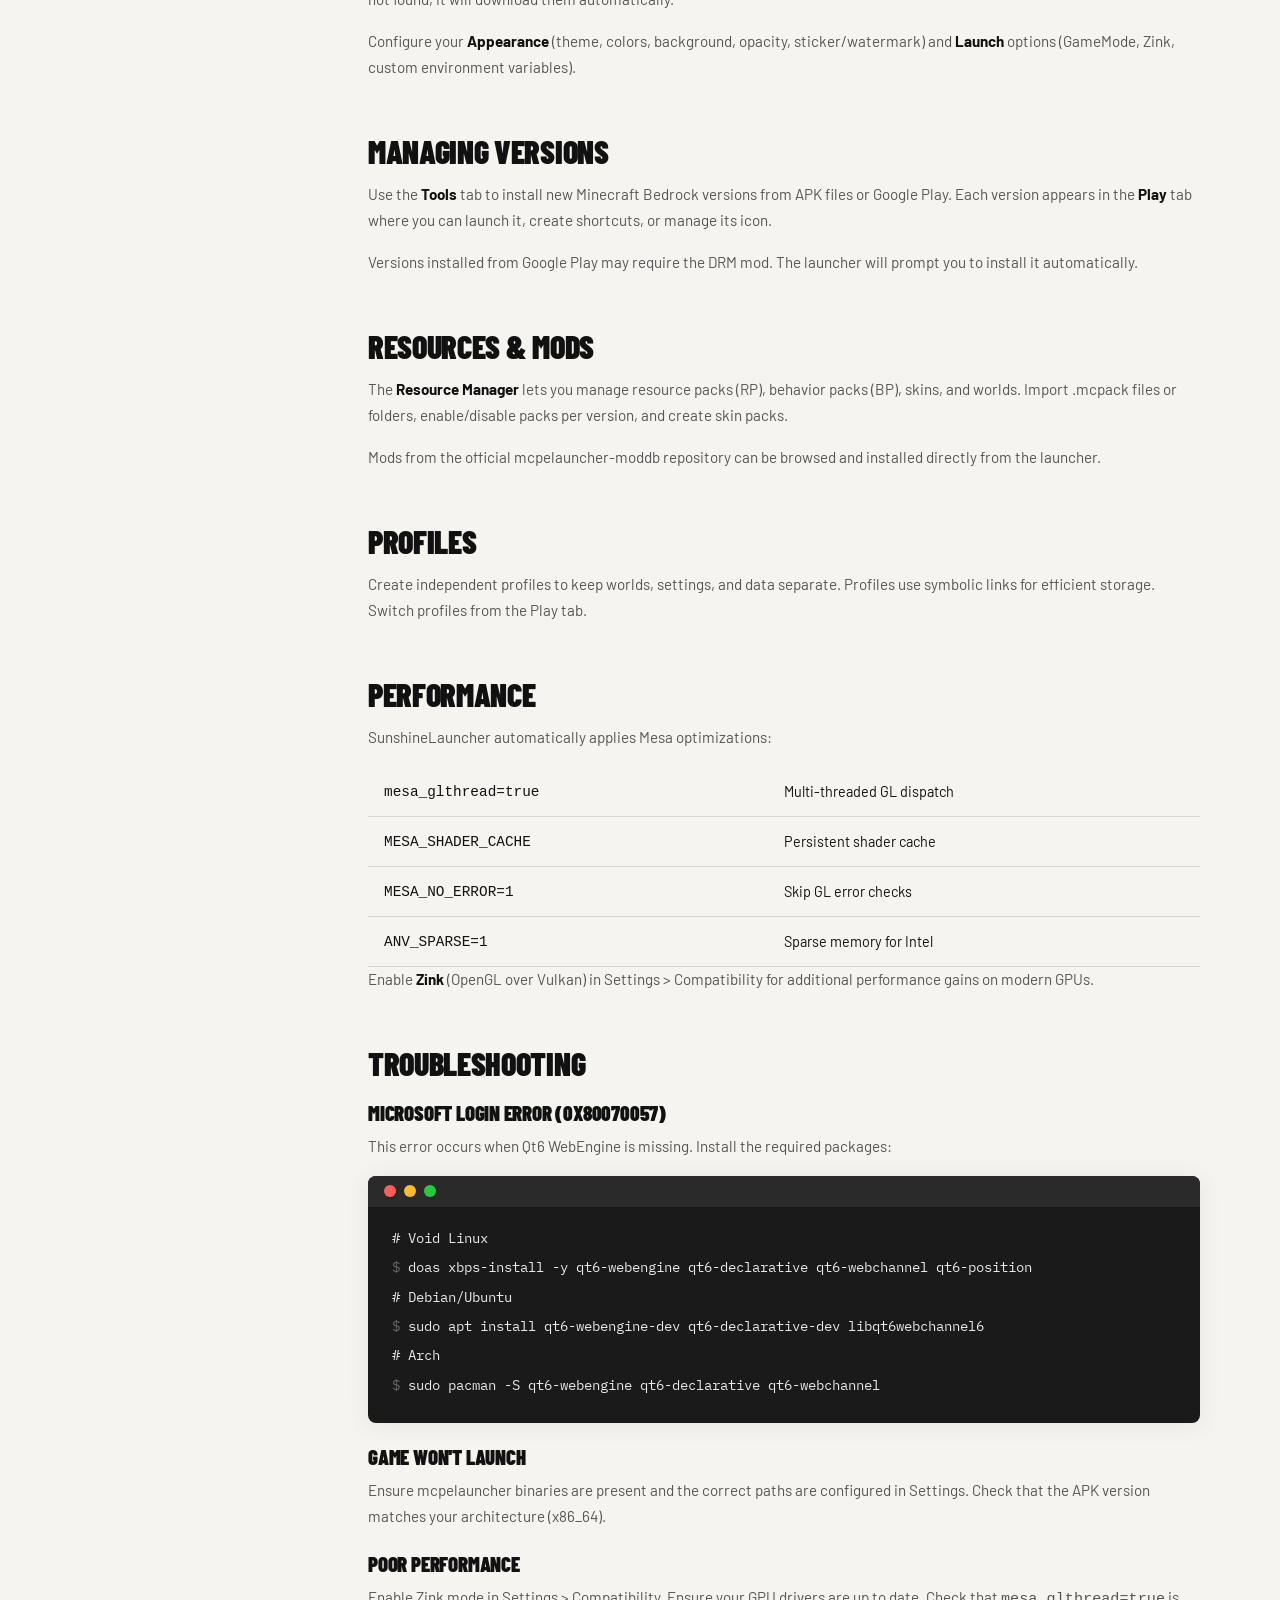
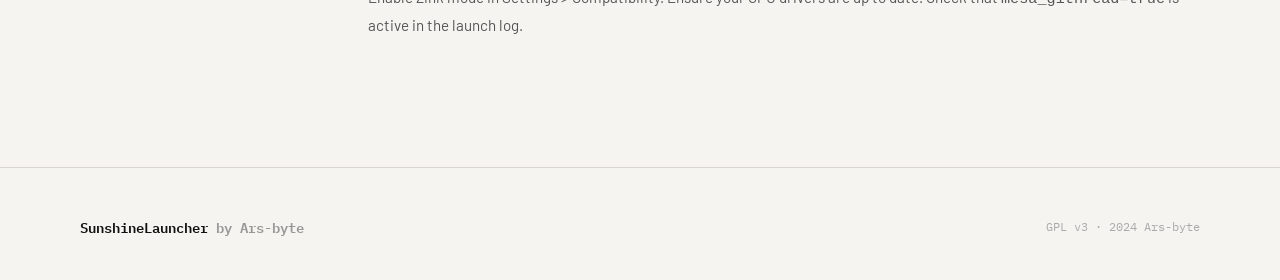
==== commit 065eff91: "Add xbps install instructions to docs" ====
--- a/pages/docs.html
+++ b/pages/docs.html
@@ -86,6 +86,16 @@
           </div>
         </div>
 
+        <h3>Void Linux (xbps)</h3>
+        <div class="terminal-wrap" style="margin-bottom:1.5rem">
+          <div class="terminal">
+            <div class="terminal__bar"><div class="terminal__dot"></div><div class="terminal__dot"></div><div class="terminal__dot"></div></div>
+            <div class="terminal__body">
+              <div class="terminal__line"><span class="terminal__prompt">$</span><span class="terminal__cmd">xbps-rindex -a sunshine-launcher-1.0.0_1.x86_64.xbps</span></div>
+              <div class="terminal__line"><span class="terminal__prompt">$</span><span class="terminal__cmd">doas xbps-install -R $PWD sunshine-launcher</span></div>
+            </div>
+          </div>
+        </div>
         <h3>NixOS</h3>
         <div class="terminal-wrap" style="margin-bottom:1.5rem">
           <div class="terminal">
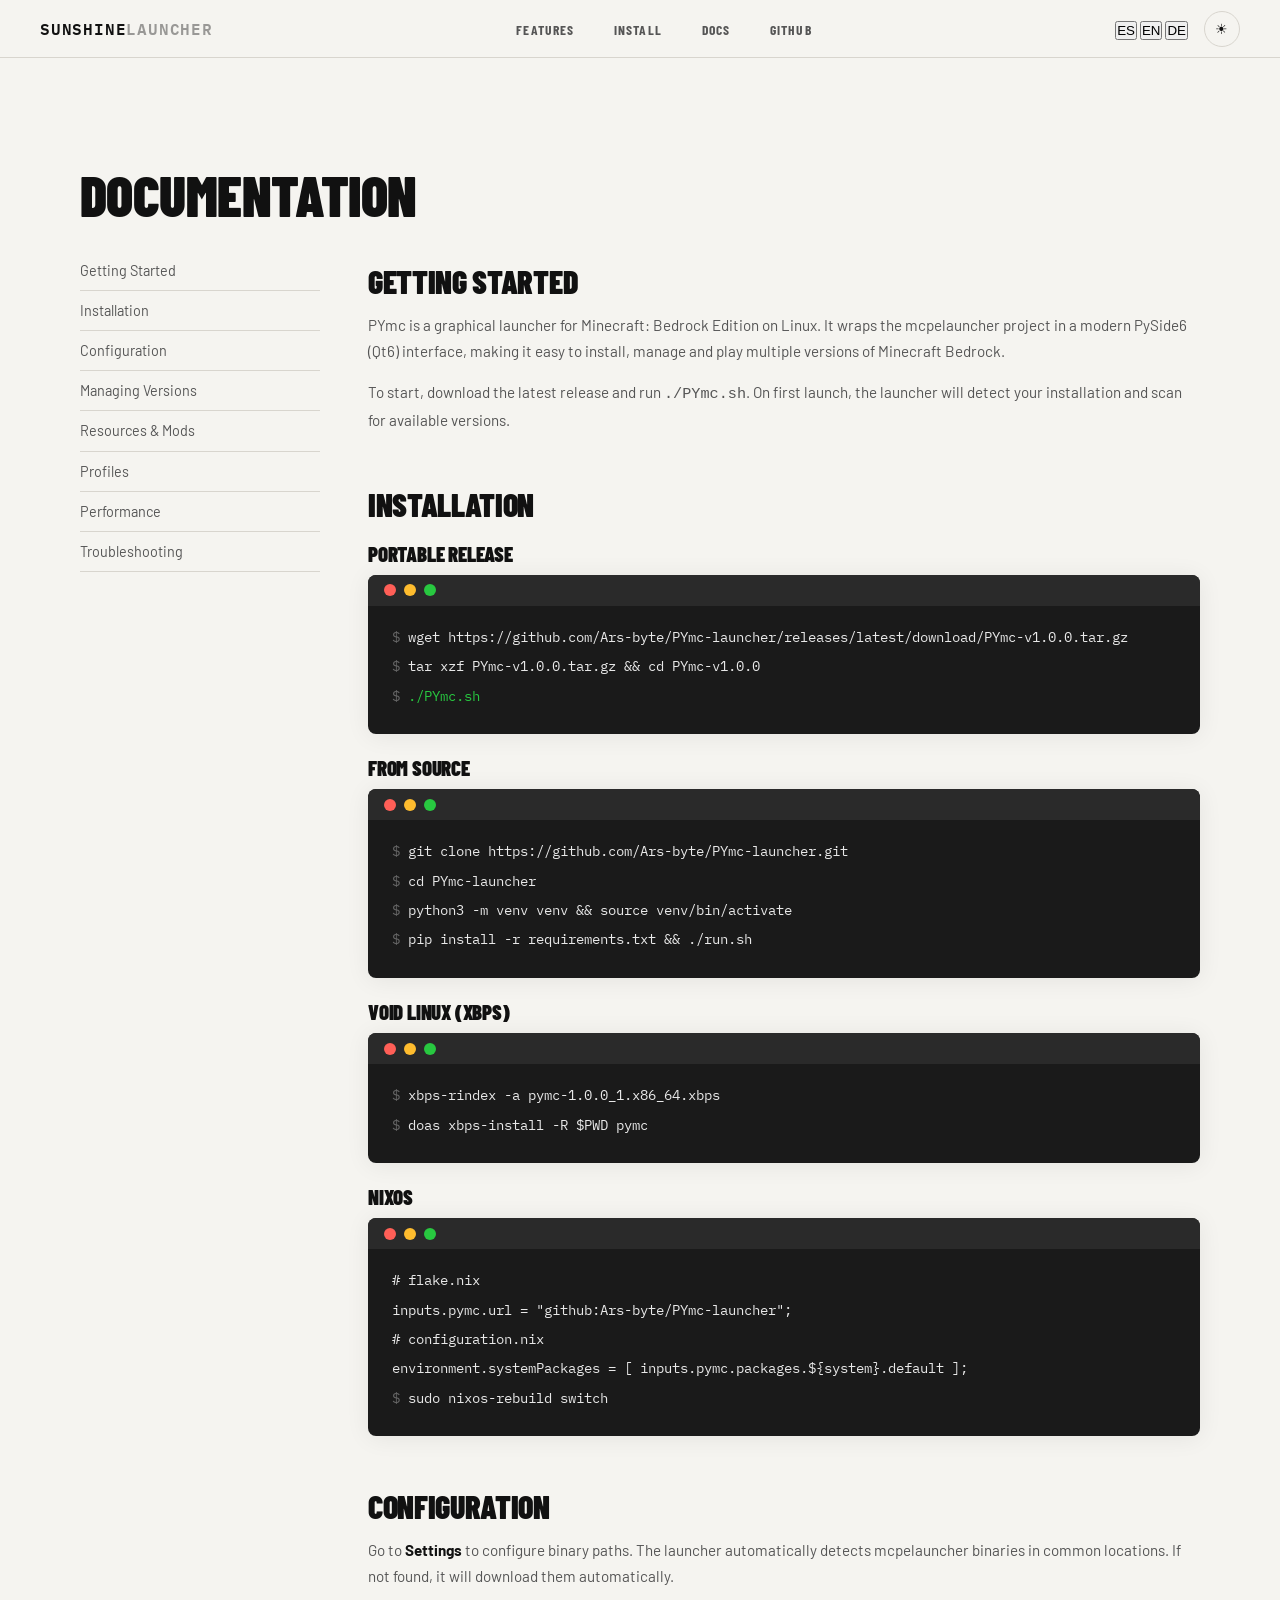
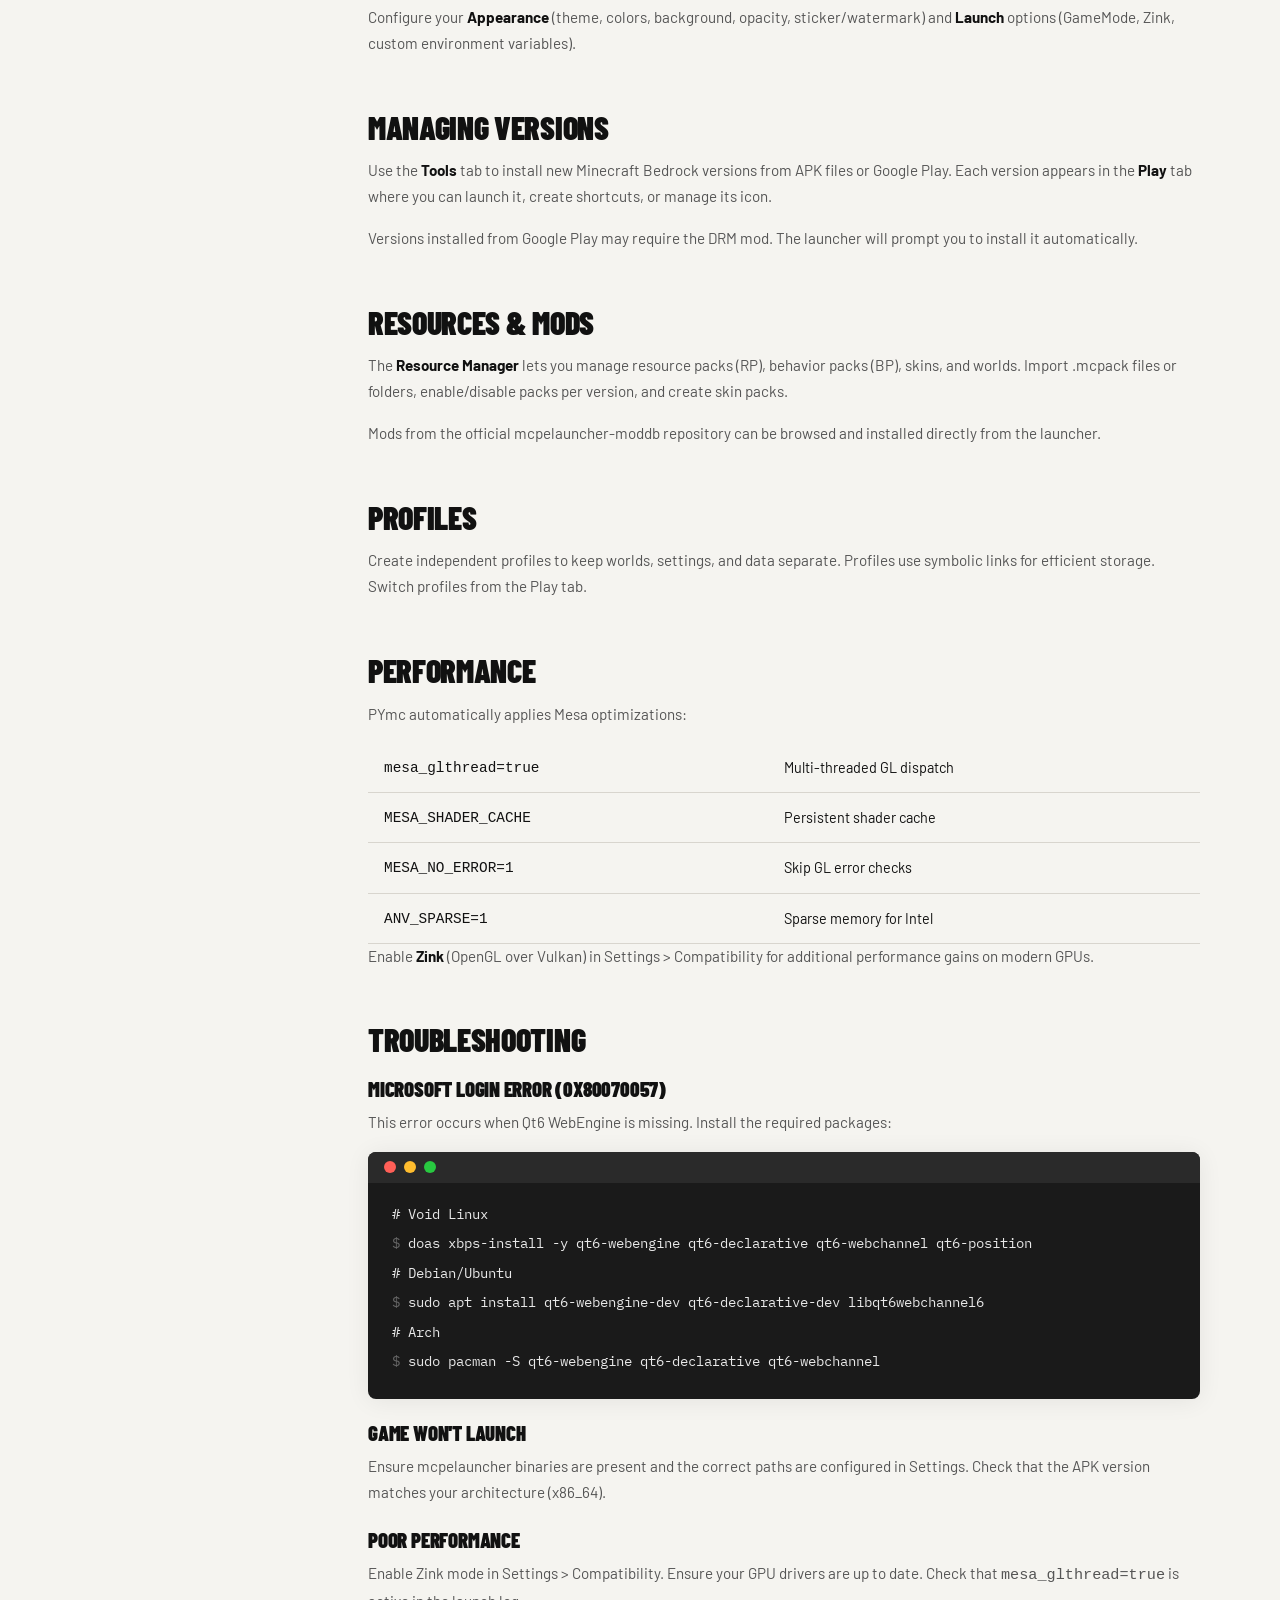
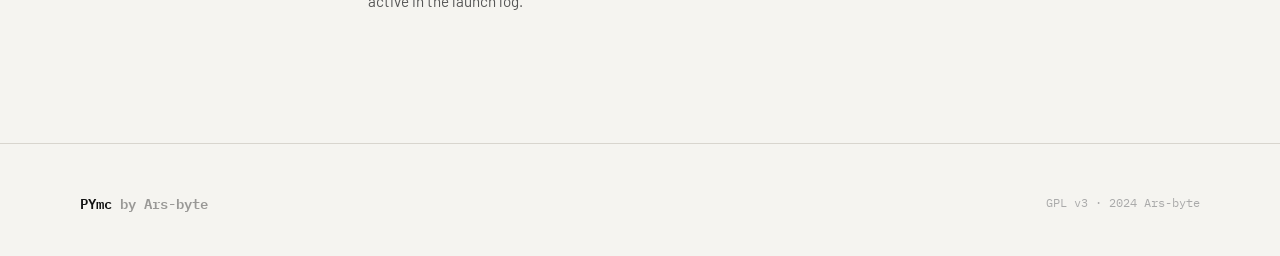
==== commit 6dc881c7: "Rename: Sunshine -> PYmc" ====
--- a/pages/docs.html
+++ b/pages/docs.html
@@ -3,7 +3,7 @@
 <head>
   <meta charset="UTF-8" />
   <meta name="viewport" content="width=device-width, initial-scale=1.0" />
-  <title>Docs — SunshineLauncher</title>
+  <title>Docs — PYmc</title>
   <link rel="stylesheet" href="../css/base.css" />
   <link rel="stylesheet" href="../css/components.css" />
   <link rel="stylesheet" href="../css/layout.css" />
@@ -25,7 +25,7 @@
     <li><a href="../index.html#features">Features</a></li>
     <li><a href="../index.html#install">Install</a></li>
     <li><a href="docs.html">Docs</a></li>
-    <li><a href="https://github.com/Ars-byte/Sunshine-launcher" target="_blank">GitHub</a></li>
+    <li><a href="https://github.com/Ars-byte/PYmc-launcher" target="_blank">GitHub</a></li>
   </ul>
   <div class="nav__actions">
     <div class="lang-switcher" role="group">
@@ -57,8 +57,8 @@
       </nav>
       <div class="docs-content">
         <h2 id="getting-started">Getting Started</h2>
-        <p>SunshineLauncher is a graphical launcher for Minecraft: Bedrock Edition on Linux. It wraps the mcpelauncher project in a modern PySide6 (Qt6) interface, making it easy to install, manage and play multiple versions of Minecraft Bedrock.</p>
-        <p>To start, download the latest release and run <code>./SunshineLauncher.sh</code>. On first launch, the launcher will detect your installation and scan for available versions.</p>
+        <p>PYmc is a graphical launcher for Minecraft: Bedrock Edition on Linux. It wraps the mcpelauncher project in a modern PySide6 (Qt6) interface, making it easy to install, manage and play multiple versions of Minecraft Bedrock.</p>
+        <p>To start, download the latest release and run <code>./PYmc.sh</code>. On first launch, the launcher will detect your installation and scan for available versions.</p>
 
         <h2 id="installation">Installation</h2>
         <h3>Portable Release</h3>
@@ -66,9 +66,9 @@
           <div class="terminal">
             <div class="terminal__bar"><div class="terminal__dot"></div><div class="terminal__dot"></div><div class="terminal__dot"></div></div>
             <div class="terminal__body">
-              <div class="terminal__line"><span class="terminal__prompt">$</span><span class="terminal__cmd">wget https://github.com/Ars-byte/Sunshine-launcher/releases/latest/download/SunshineLauncher-v1.0.0.tar.gz</span></div>
-              <div class="terminal__line"><span class="terminal__prompt">$</span><span class="terminal__cmd">tar xzf SunshineLauncher-v1.0.0.tar.gz && cd SunshineLauncher-v1.0.0</span></div>
-              <div class="terminal__line success"><span class="terminal__prompt">$</span><span class="terminal__cmd">./SunshineLauncher.sh</span></div>
+              <div class="terminal__line"><span class="terminal__prompt">$</span><span class="terminal__cmd">wget https://github.com/Ars-byte/PYmc-launcher/releases/latest/download/PYmc-v1.0.0.tar.gz</span></div>
+              <div class="terminal__line"><span class="terminal__prompt">$</span><span class="terminal__cmd">tar xzf PYmc-v1.0.0.tar.gz && cd PYmc-v1.0.0</span></div>
+              <div class="terminal__line success"><span class="terminal__prompt">$</span><span class="terminal__cmd">./PYmc.sh</span></div>
             </div>
           </div>
         </div>
@@ -78,8 +78,8 @@
           <div class="terminal">
             <div class="terminal__bar"><div class="terminal__dot"></div><div class="terminal__dot"></div><div class="terminal__dot"></div></div>
             <div class="terminal__body">
-              <div class="terminal__line"><span class="terminal__prompt">$</span><span class="terminal__cmd">git clone https://github.com/Ars-byte/Sunshine-launcher.git</span></div>
-              <div class="terminal__line"><span class="terminal__prompt">$</span><span class="terminal__cmd">cd Sunshine-launcher</span></div>
+              <div class="terminal__line"><span class="terminal__prompt">$</span><span class="terminal__cmd">git clone https://github.com/Ars-byte/PYmc-launcher.git</span></div>
+              <div class="terminal__line"><span class="terminal__prompt">$</span><span class="terminal__cmd">cd PYmc-launcher</span></div>
               <div class="terminal__line"><span class="terminal__prompt">$</span><span class="terminal__cmd">python3 -m venv venv && source venv/bin/activate</span></div>
               <div class="terminal__line"><span class="terminal__prompt">$</span><span class="terminal__cmd">pip install -r requirements.txt && ./run.sh</span></div>
             </div>
@@ -91,8 +91,8 @@
           <div class="terminal">
             <div class="terminal__bar"><div class="terminal__dot"></div><div class="terminal__dot"></div><div class="terminal__dot"></div></div>
             <div class="terminal__body">
-              <div class="terminal__line"><span class="terminal__prompt">$</span><span class="terminal__cmd">xbps-rindex -a sunshine-launcher-1.0.0_1.x86_64.xbps</span></div>
-              <div class="terminal__line"><span class="terminal__prompt">$</span><span class="terminal__cmd">doas xbps-install -R $PWD sunshine-launcher</span></div>
+              <div class="terminal__line"><span class="terminal__prompt">$</span><span class="terminal__cmd">xbps-rindex -a pymc-1.0.0_1.x86_64.xbps</span></div>
+              <div class="terminal__line"><span class="terminal__prompt">$</span><span class="terminal__cmd">doas xbps-install -R $PWD pymc</span></div>
             </div>
           </div>
         </div>
@@ -102,9 +102,9 @@
             <div class="terminal__bar"><div class="terminal__dot"></div><div class="terminal__dot"></div><div class="terminal__dot"></div></div>
             <div class="terminal__body">
               <div class="terminal__line"><span class="terminal__cmd"># flake.nix</span></div>
-              <div class="terminal__line"><span class="terminal__cmd">inputs.sunshine-launcher.url = "github:Ars-byte/Sunshine-launcher";</span></div>
+              <div class="terminal__line"><span class="terminal__cmd">inputs.pymc.url = "github:Ars-byte/PYmc-launcher";</span></div>
               <div class="terminal__line"><span class="terminal__cmd"># configuration.nix</span></div>
-              <div class="terminal__line"><span class="terminal__cmd">environment.systemPackages = [ inputs.sunshine-launcher.packages.${system}.default ];</span></div>
+              <div class="terminal__line"><span class="terminal__cmd">environment.systemPackages = [ inputs.pymc.packages.${system}.default ];</span></div>
               <div class="terminal__line"><span class="terminal__prompt">$</span><span class="terminal__cmd">sudo nixos-rebuild switch</span></div>
             </div>
           </div>
@@ -126,7 +126,7 @@
         <p>Create independent profiles to keep worlds, settings, and data separate. Profiles use symbolic links for efficient storage. Switch profiles from the Play tab.</p>
 
         <h2 id="performance">Performance</h2>
-        <p>SunshineLauncher automatically applies Mesa optimizations:</p>
+        <p>PYmc automatically applies Mesa optimizations:</p>
         <table>
           <tr><td><code>mesa_glthread=true</code></td><td>Multi-threaded GL dispatch</td></tr>
           <tr><td><code>MESA_SHADER_CACHE</code></td><td>Persistent shader cache</td></tr>
@@ -166,7 +166,7 @@
 <footer class="footer">
   <div class="container">
     <div class="footer__inner">
-      <div class="footer__brand">SunshineLauncher <span style="opacity:0.4">by Ars-byte</span></div>
+      <div class="footer__brand">PYmc <span style="opacity:0.4">by Ars-byte</span></div>
       <p class="footer__copy">GPL v3 · 2024 Ars-byte</p>
     </div>
   </div>
--- a/css/base.css
+++ b/css/base.css
@@ -1,6 +1,6 @@
 /* ========================================
    BASE.CSS — Variables, Reset, Typography
-   SunshineLauncher Website
+   PYmc Website
    ======================================== */
 
 @import url('https://fonts.googleapis.com/css2?family=Barlow+Condensed:wght@400;700;900&family=IBM+Plex+Mono:wght@400;500;600&family=Barlow:wght@300;400;500&display=swap');
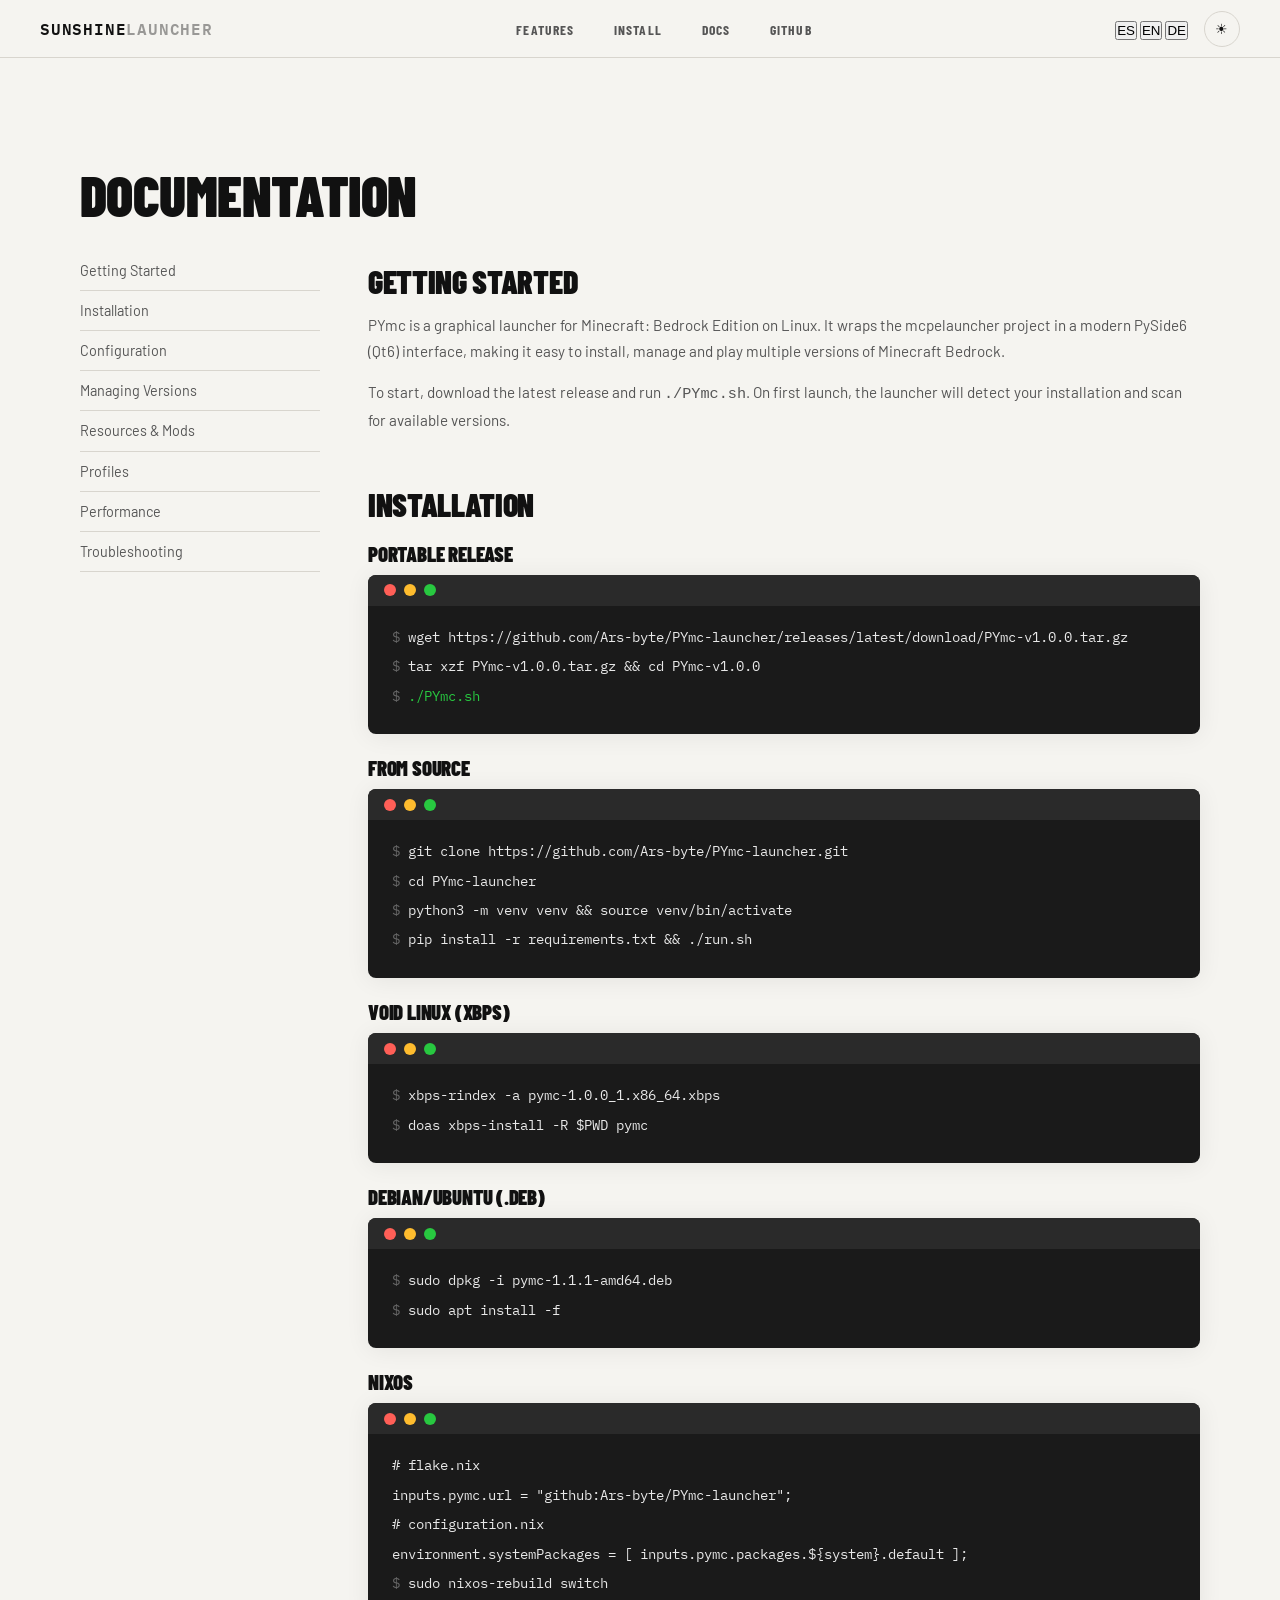
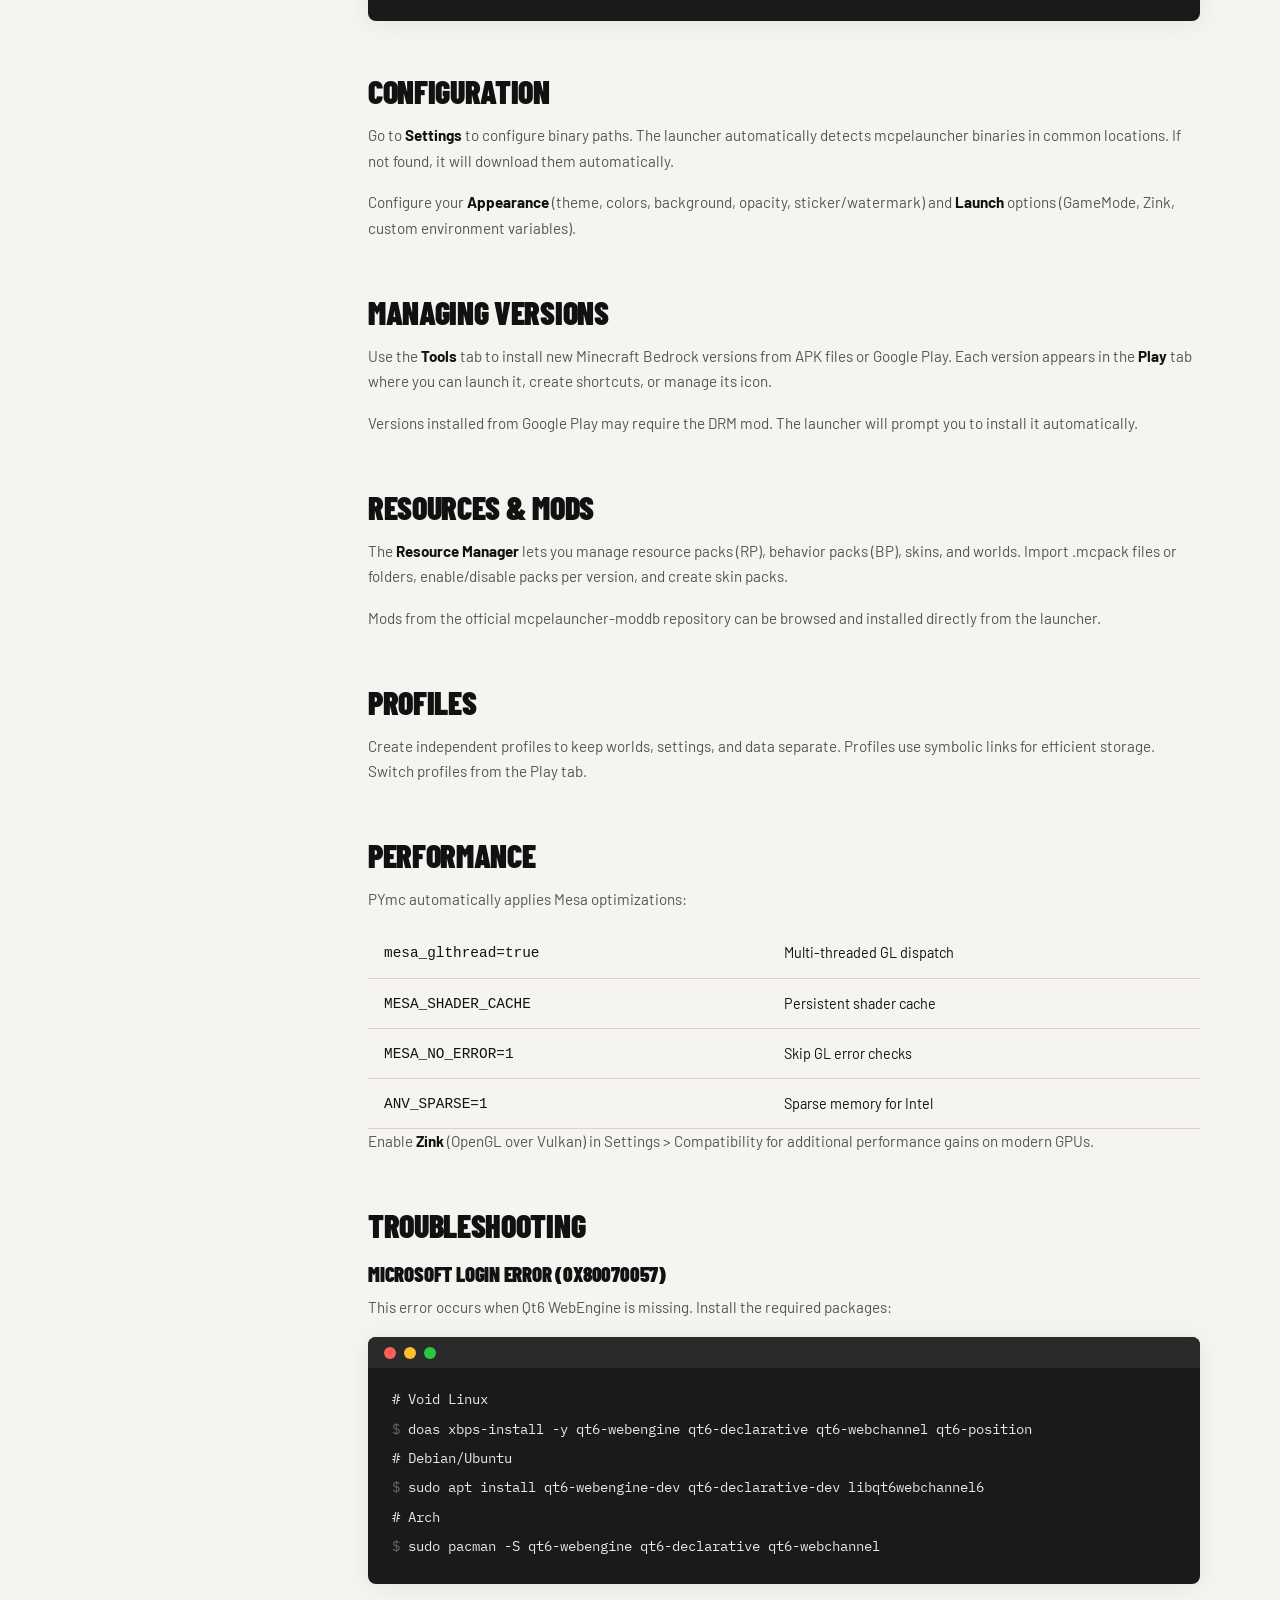
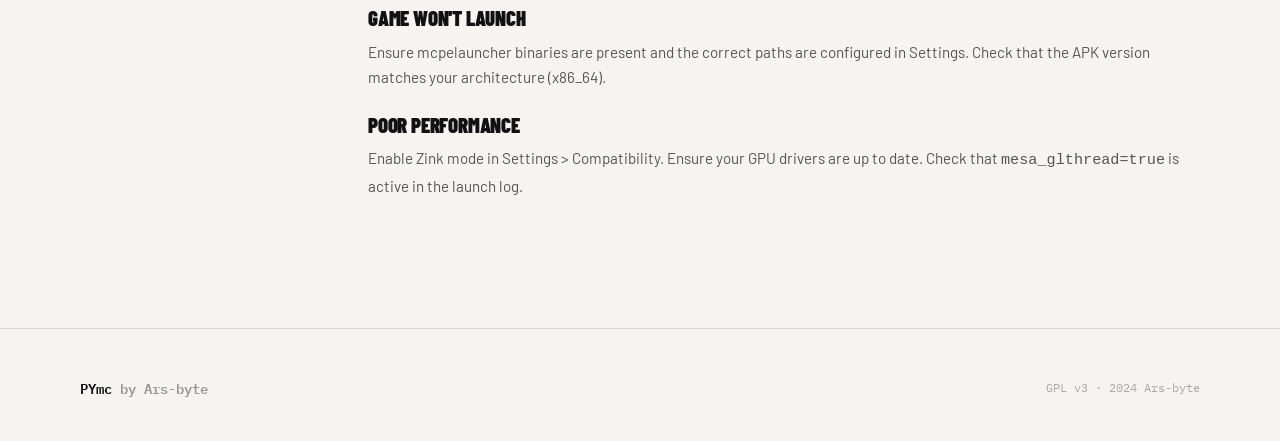
==== commit eca49dcc: "Add .deb install docs + icon" ====
--- a/pages/docs.html
+++ b/pages/docs.html
@@ -4,6 +4,7 @@
   <meta charset="UTF-8" />
   <meta name="viewport" content="width=device-width, initial-scale=1.0" />
   <title>Docs — PYmc</title>
+  <link rel="icon" type="image/png" href="../assets/icon.png" />
   <link rel="stylesheet" href="../css/base.css" />
   <link rel="stylesheet" href="../css/components.css" />
   <link rel="stylesheet" href="../css/layout.css" />
@@ -96,6 +97,17 @@
             </div>
           </div>
         </div>
+        <h3>Debian/Ubuntu (.deb)</h3>
+        <div class="terminal-wrap" style="margin-bottom:1.5rem">
+          <div class="terminal">
+            <div class="terminal__bar"><div class="terminal__dot"></div><div class="terminal__dot"></div><div class="terminal__dot"></div></div>
+            <div class="terminal__body">
+              <div class="terminal__line"><span class="terminal__prompt">$</span><span class="terminal__cmd">sudo dpkg -i pymc-1.1.1-amd64.deb</span></div>
+              <div class="terminal__line"><span class="terminal__prompt">$</span><span class="terminal__cmd">sudo apt install -f</span></div>
+            </div>
+          </div>
+        </div>
+
         <h3>NixOS</h3>
         <div class="terminal-wrap" style="margin-bottom:1.5rem">
           <div class="terminal">
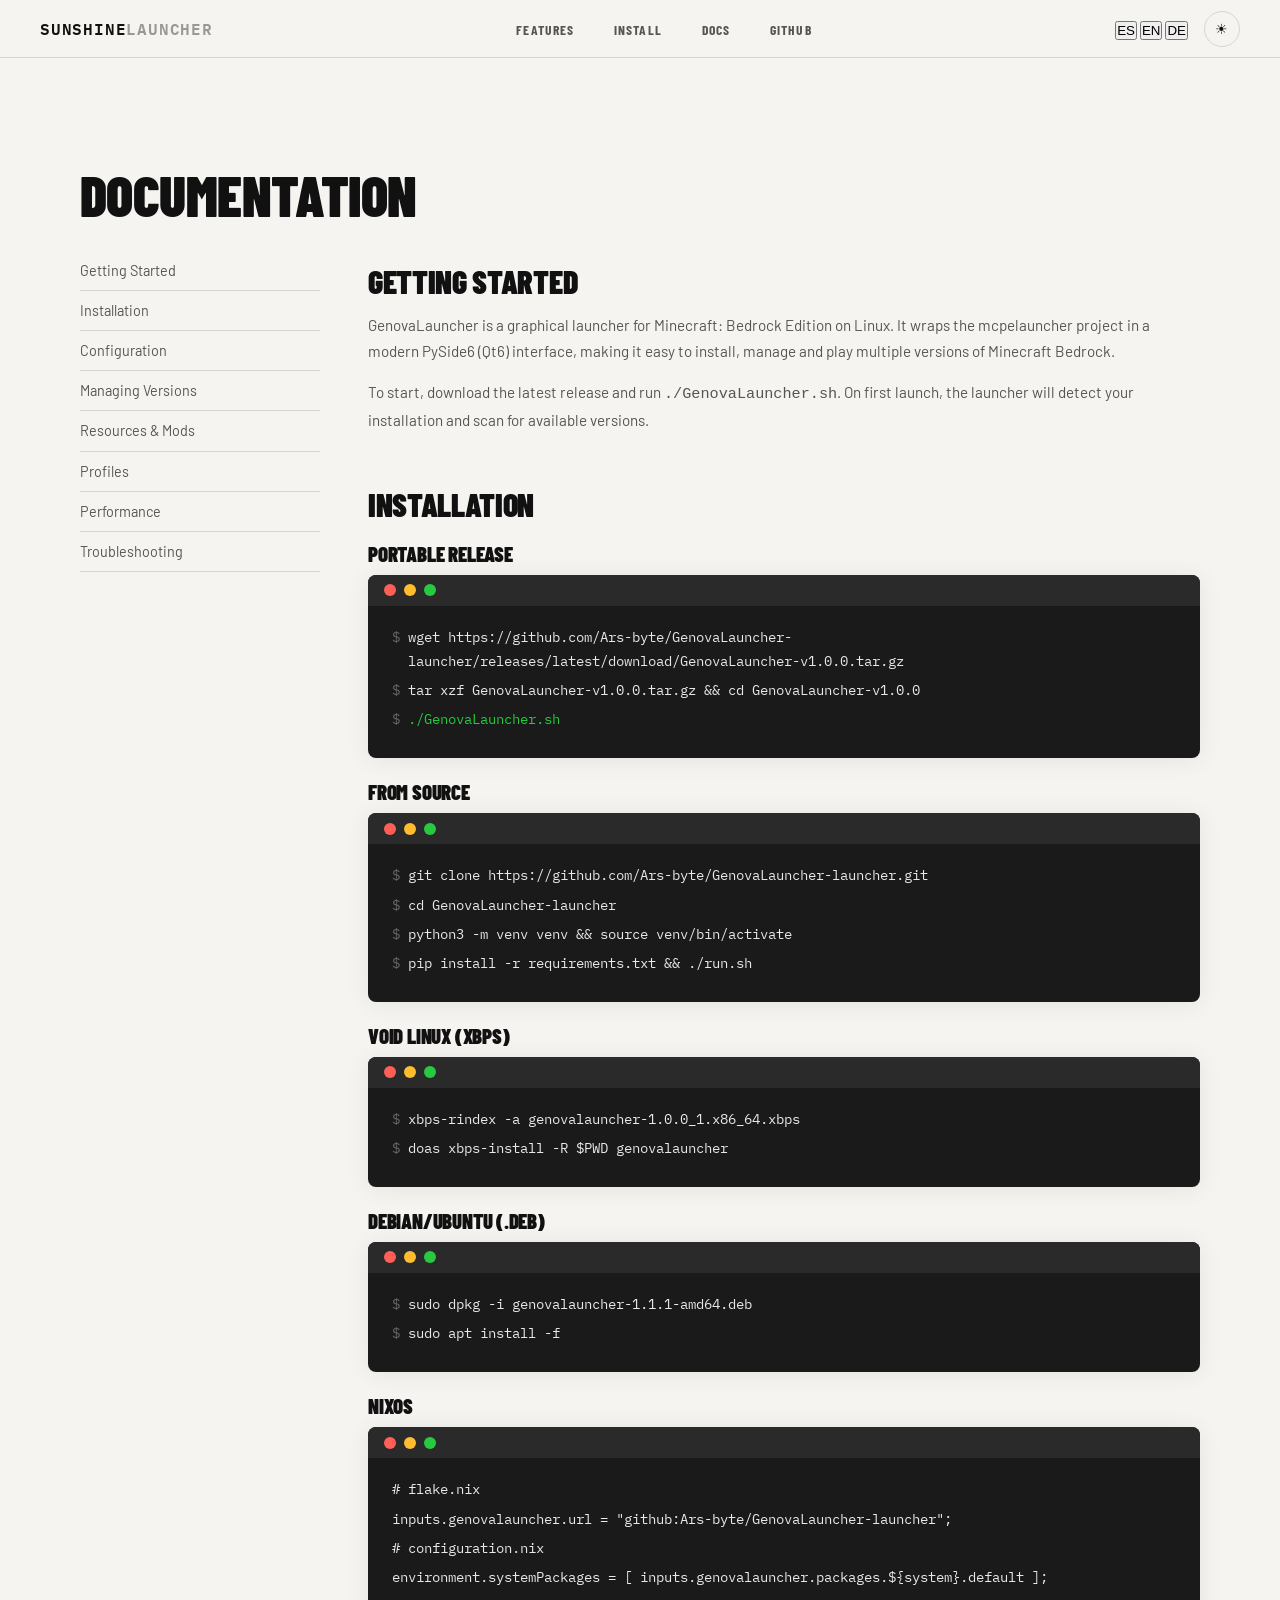
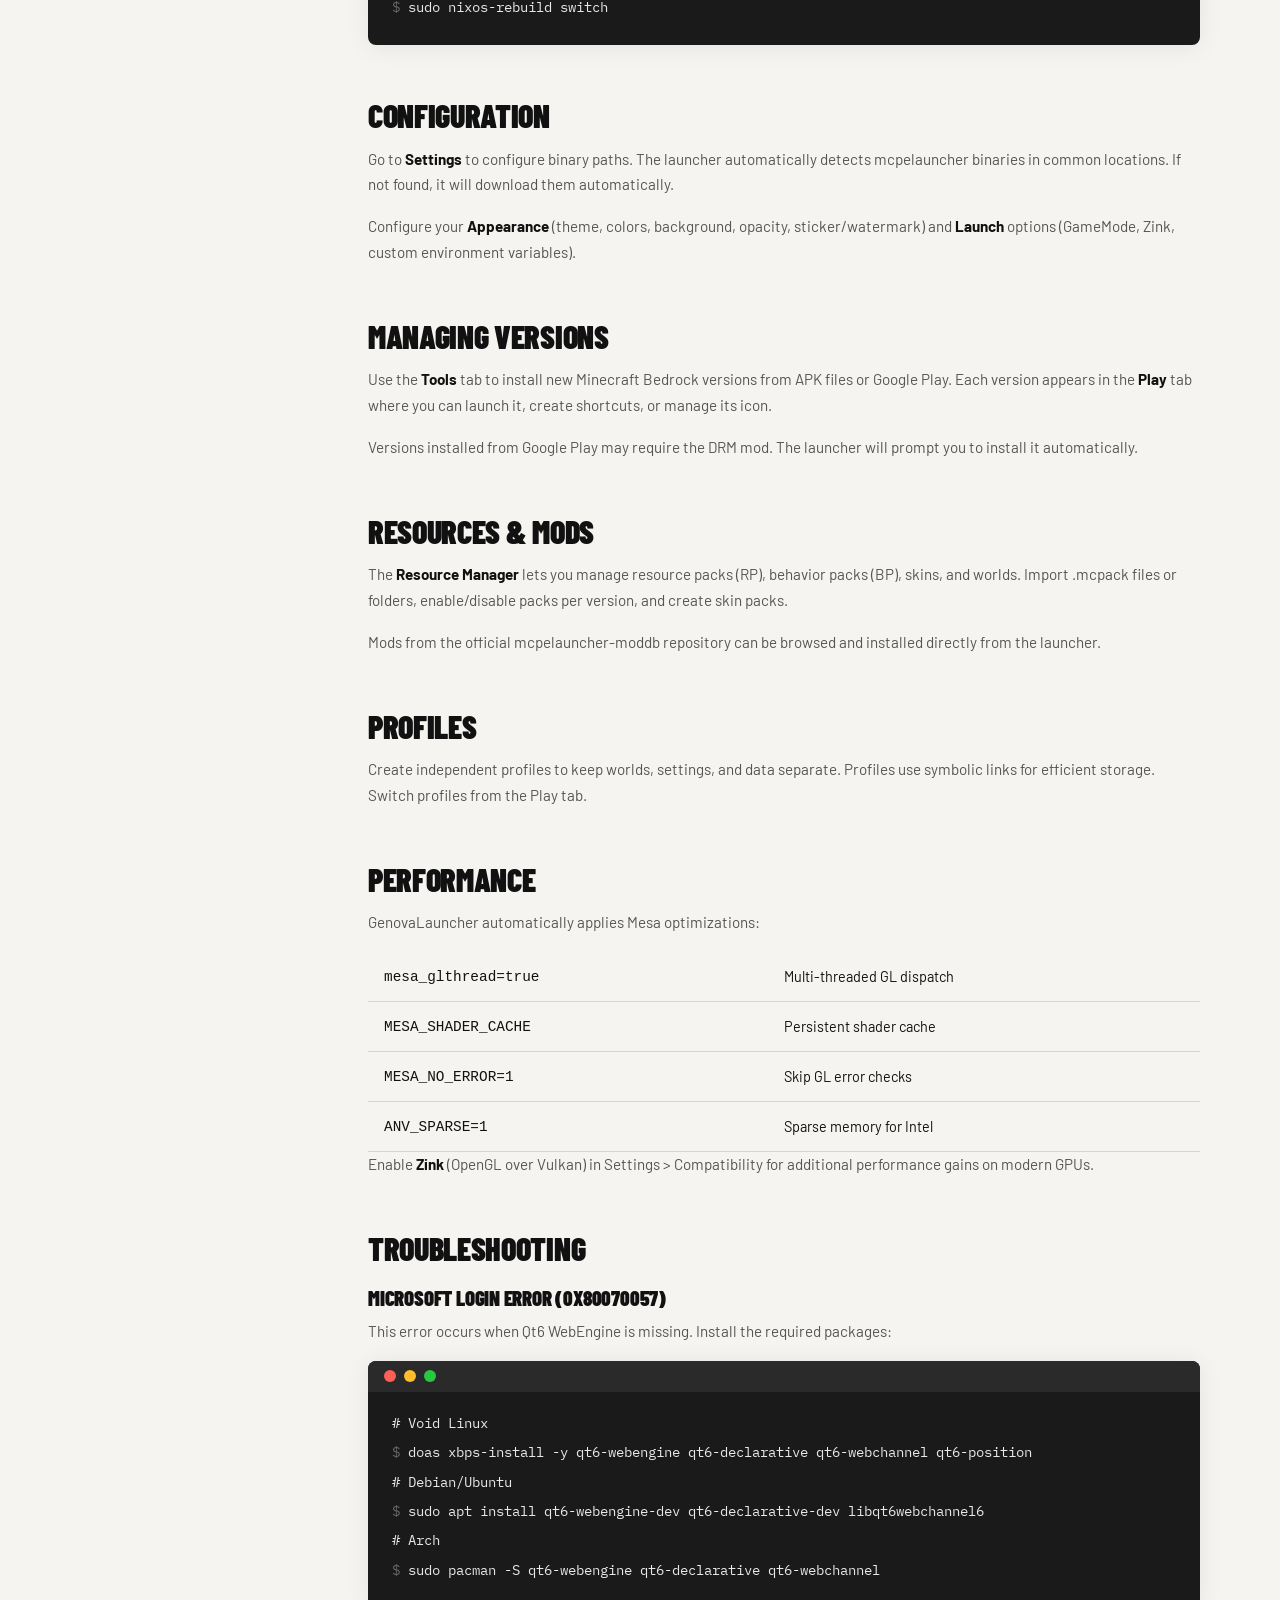
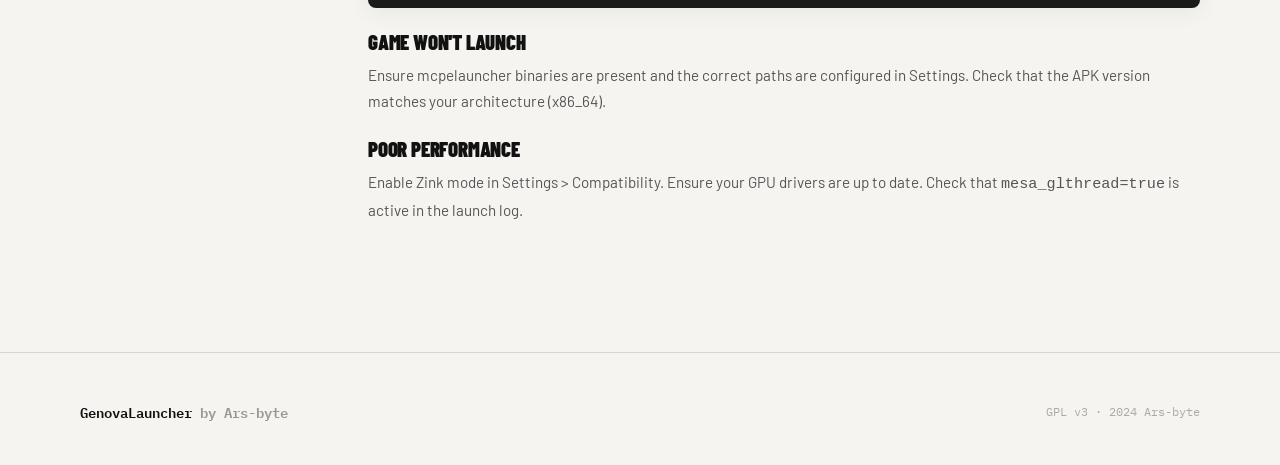
==== commit ea699a2c: "Rename website to GenovaLauncher" ====
--- a/pages/docs.html
+++ b/pages/docs.html
@@ -3,7 +3,7 @@
 <head>
   <meta charset="UTF-8" />
   <meta name="viewport" content="width=device-width, initial-scale=1.0" />
-  <title>Docs — PYmc</title>
+  <title>Docs — GenovaLauncher</title>
   <link rel="icon" type="image/png" href="../assets/icon.png" />
   <link rel="stylesheet" href="../css/base.css" />
   <link rel="stylesheet" href="../css/components.css" />
@@ -26,7 +26,7 @@
     <li><a href="../index.html#features">Features</a></li>
     <li><a href="../index.html#install">Install</a></li>
     <li><a href="docs.html">Docs</a></li>
-    <li><a href="https://github.com/Ars-byte/PYmc-launcher" target="_blank">GitHub</a></li>
+    <li><a href="https://github.com/Ars-byte/GenovaLauncher-launcher" target="_blank">GitHub</a></li>
   </ul>
   <div class="nav__actions">
     <div class="lang-switcher" role="group">
@@ -58,8 +58,8 @@
       </nav>
       <div class="docs-content">
         <h2 id="getting-started">Getting Started</h2>
-        <p>PYmc is a graphical launcher for Minecraft: Bedrock Edition on Linux. It wraps the mcpelauncher project in a modern PySide6 (Qt6) interface, making it easy to install, manage and play multiple versions of Minecraft Bedrock.</p>
-        <p>To start, download the latest release and run <code>./PYmc.sh</code>. On first launch, the launcher will detect your installation and scan for available versions.</p>
+        <p>GenovaLauncher is a graphical launcher for Minecraft: Bedrock Edition on Linux. It wraps the mcpelauncher project in a modern PySide6 (Qt6) interface, making it easy to install, manage and play multiple versions of Minecraft Bedrock.</p>
+        <p>To start, download the latest release and run <code>./GenovaLauncher.sh</code>. On first launch, the launcher will detect your installation and scan for available versions.</p>
 
         <h2 id="installation">Installation</h2>
         <h3>Portable Release</h3>
@@ -67,9 +67,9 @@
           <div class="terminal">
             <div class="terminal__bar"><div class="terminal__dot"></div><div class="terminal__dot"></div><div class="terminal__dot"></div></div>
             <div class="terminal__body">
-              <div class="terminal__line"><span class="terminal__prompt">$</span><span class="terminal__cmd">wget https://github.com/Ars-byte/PYmc-launcher/releases/latest/download/PYmc-v1.0.0.tar.gz</span></div>
-              <div class="terminal__line"><span class="terminal__prompt">$</span><span class="terminal__cmd">tar xzf PYmc-v1.0.0.tar.gz && cd PYmc-v1.0.0</span></div>
-              <div class="terminal__line success"><span class="terminal__prompt">$</span><span class="terminal__cmd">./PYmc.sh</span></div>
+              <div class="terminal__line"><span class="terminal__prompt">$</span><span class="terminal__cmd">wget https://github.com/Ars-byte/GenovaLauncher-launcher/releases/latest/download/GenovaLauncher-v1.0.0.tar.gz</span></div>
+              <div class="terminal__line"><span class="terminal__prompt">$</span><span class="terminal__cmd">tar xzf GenovaLauncher-v1.0.0.tar.gz && cd GenovaLauncher-v1.0.0</span></div>
+              <div class="terminal__line success"><span class="terminal__prompt">$</span><span class="terminal__cmd">./GenovaLauncher.sh</span></div>
             </div>
           </div>
         </div>
@@ -79,8 +79,8 @@
           <div class="terminal">
             <div class="terminal__bar"><div class="terminal__dot"></div><div class="terminal__dot"></div><div class="terminal__dot"></div></div>
             <div class="terminal__body">
-              <div class="terminal__line"><span class="terminal__prompt">$</span><span class="terminal__cmd">git clone https://github.com/Ars-byte/PYmc-launcher.git</span></div>
-              <div class="terminal__line"><span class="terminal__prompt">$</span><span class="terminal__cmd">cd PYmc-launcher</span></div>
+              <div class="terminal__line"><span class="terminal__prompt">$</span><span class="terminal__cmd">git clone https://github.com/Ars-byte/GenovaLauncher-launcher.git</span></div>
+              <div class="terminal__line"><span class="terminal__prompt">$</span><span class="terminal__cmd">cd GenovaLauncher-launcher</span></div>
               <div class="terminal__line"><span class="terminal__prompt">$</span><span class="terminal__cmd">python3 -m venv venv && source venv/bin/activate</span></div>
               <div class="terminal__line"><span class="terminal__prompt">$</span><span class="terminal__cmd">pip install -r requirements.txt && ./run.sh</span></div>
             </div>
@@ -92,8 +92,8 @@
           <div class="terminal">
             <div class="terminal__bar"><div class="terminal__dot"></div><div class="terminal__dot"></div><div class="terminal__dot"></div></div>
             <div class="terminal__body">
-              <div class="terminal__line"><span class="terminal__prompt">$</span><span class="terminal__cmd">xbps-rindex -a pymc-1.0.0_1.x86_64.xbps</span></div>
-              <div class="terminal__line"><span class="terminal__prompt">$</span><span class="terminal__cmd">doas xbps-install -R $PWD pymc</span></div>
+              <div class="terminal__line"><span class="terminal__prompt">$</span><span class="terminal__cmd">xbps-rindex -a genovalauncher-1.0.0_1.x86_64.xbps</span></div>
+              <div class="terminal__line"><span class="terminal__prompt">$</span><span class="terminal__cmd">doas xbps-install -R $PWD genovalauncher</span></div>
             </div>
           </div>
         </div>
@@ -102,7 +102,7 @@
           <div class="terminal">
             <div class="terminal__bar"><div class="terminal__dot"></div><div class="terminal__dot"></div><div class="terminal__dot"></div></div>
             <div class="terminal__body">
-              <div class="terminal__line"><span class="terminal__prompt">$</span><span class="terminal__cmd">sudo dpkg -i pymc-1.1.1-amd64.deb</span></div>
+              <div class="terminal__line"><span class="terminal__prompt">$</span><span class="terminal__cmd">sudo dpkg -i genovalauncher-1.1.1-amd64.deb</span></div>
               <div class="terminal__line"><span class="terminal__prompt">$</span><span class="terminal__cmd">sudo apt install -f</span></div>
             </div>
           </div>
@@ -114,9 +114,9 @@
             <div class="terminal__bar"><div class="terminal__dot"></div><div class="terminal__dot"></div><div class="terminal__dot"></div></div>
             <div class="terminal__body">
               <div class="terminal__line"><span class="terminal__cmd"># flake.nix</span></div>
-              <div class="terminal__line"><span class="terminal__cmd">inputs.pymc.url = "github:Ars-byte/PYmc-launcher";</span></div>
+              <div class="terminal__line"><span class="terminal__cmd">inputs.genovalauncher.url = "github:Ars-byte/GenovaLauncher-launcher";</span></div>
               <div class="terminal__line"><span class="terminal__cmd"># configuration.nix</span></div>
-              <div class="terminal__line"><span class="terminal__cmd">environment.systemPackages = [ inputs.pymc.packages.${system}.default ];</span></div>
+              <div class="terminal__line"><span class="terminal__cmd">environment.systemPackages = [ inputs.genovalauncher.packages.${system}.default ];</span></div>
               <div class="terminal__line"><span class="terminal__prompt">$</span><span class="terminal__cmd">sudo nixos-rebuild switch</span></div>
             </div>
           </div>
@@ -138,7 +138,7 @@
         <p>Create independent profiles to keep worlds, settings, and data separate. Profiles use symbolic links for efficient storage. Switch profiles from the Play tab.</p>
 
         <h2 id="performance">Performance</h2>
-        <p>PYmc automatically applies Mesa optimizations:</p>
+        <p>GenovaLauncher automatically applies Mesa optimizations:</p>
         <table>
           <tr><td><code>mesa_glthread=true</code></td><td>Multi-threaded GL dispatch</td></tr>
           <tr><td><code>MESA_SHADER_CACHE</code></td><td>Persistent shader cache</td></tr>
@@ -178,7 +178,7 @@
 <footer class="footer">
   <div class="container">
     <div class="footer__inner">
-      <div class="footer__brand">PYmc <span style="opacity:0.4">by Ars-byte</span></div>
+      <div class="footer__brand">GenovaLauncher <span style="opacity:0.4">by Ars-byte</span></div>
       <p class="footer__copy">GPL v3 · 2024 Ars-byte</p>
     </div>
   </div>
--- a/css/base.css
+++ b/css/base.css
@@ -1,6 +1,6 @@
 /* ========================================
    BASE.CSS — Variables, Reset, Typography
-   PYmc Website
+   GenovaLauncher Website
    ======================================== */
 
 @import url('https://fonts.googleapis.com/css2?family=Barlow+Condensed:wght@400;700;900&family=IBM+Plex+Mono:wght@400;500;600&family=Barlow:wght@300;400;500&display=swap');
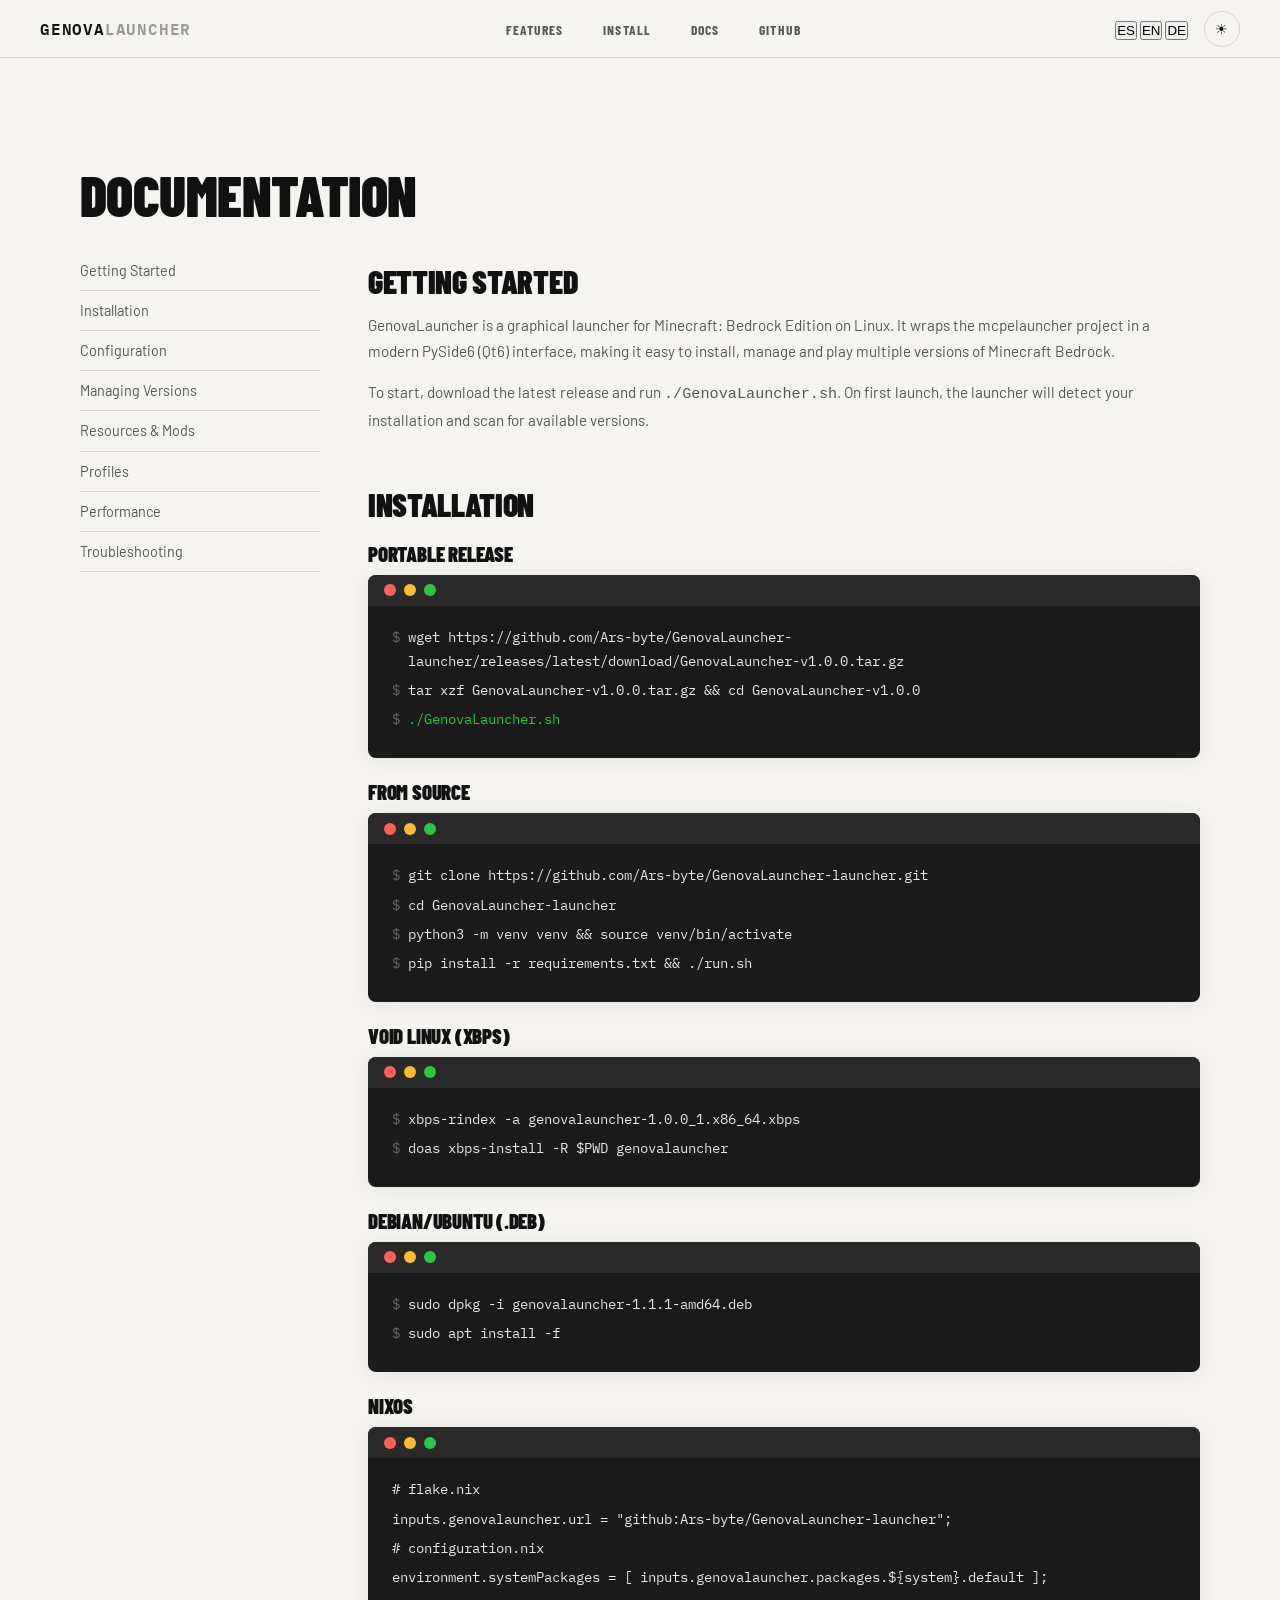
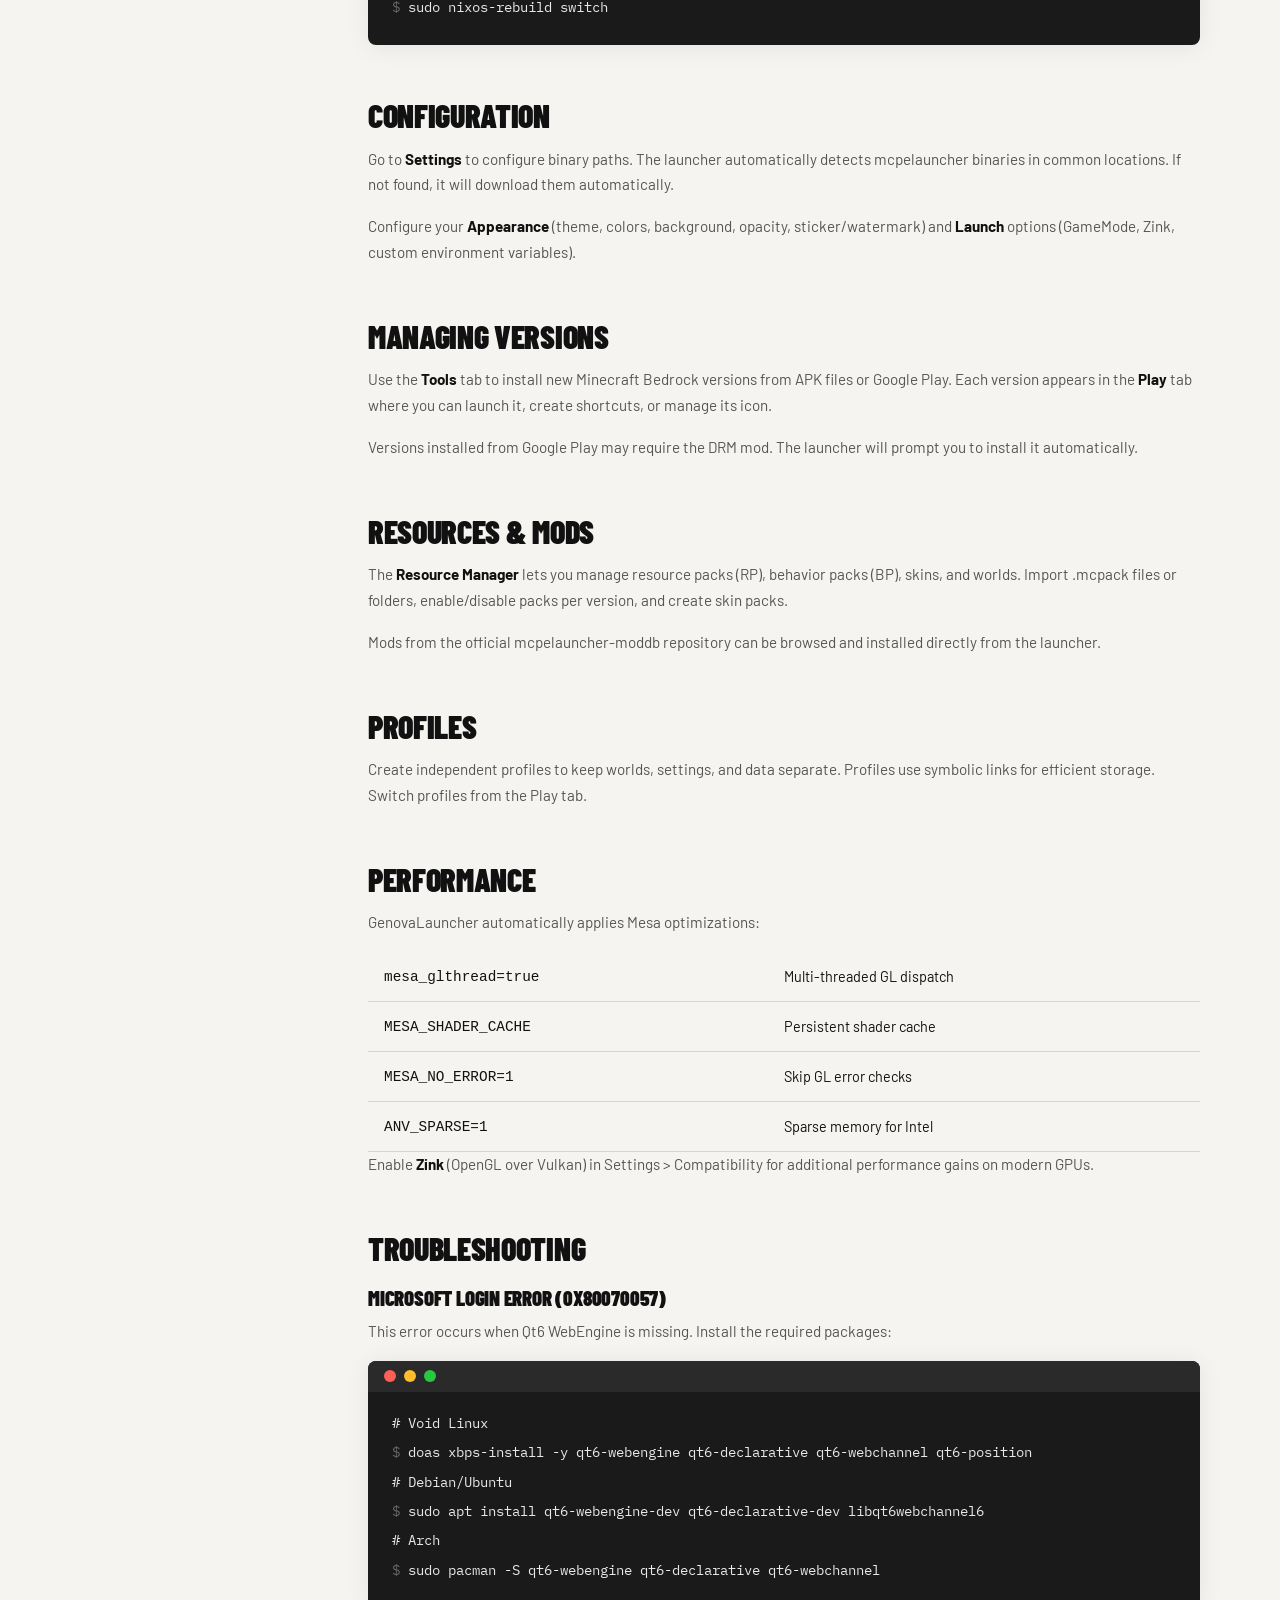
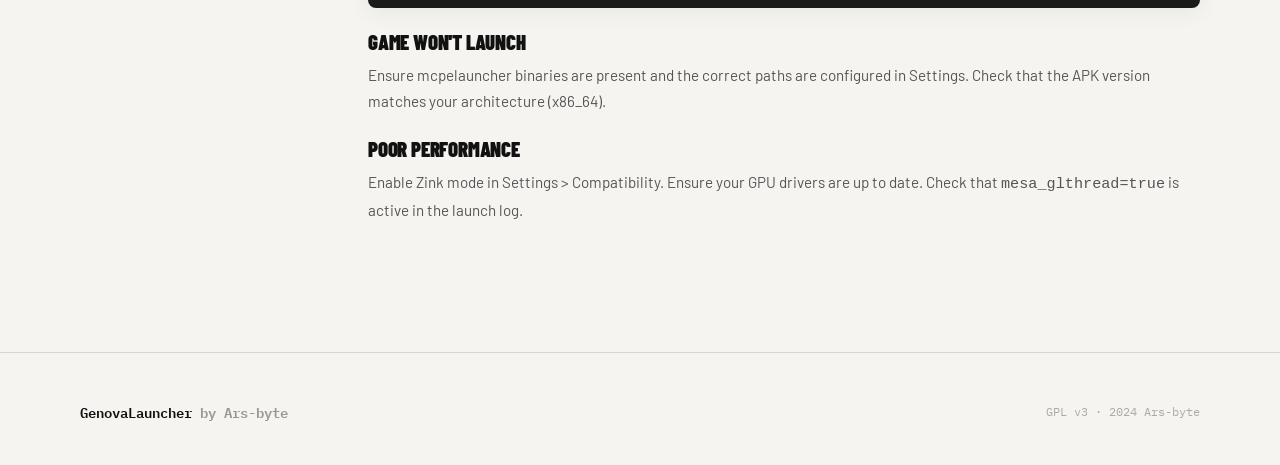
==== commit 37ed97bd: "Fix remaining SUNSHINE/LAUNCHER references" ====
--- a/pages/docs.html
+++ b/pages/docs.html
@@ -21,7 +21,7 @@
 </head>
 <body>
 <nav class="nav">
-  <a class="nav__logo" href="../index.html">SUNSHINE<span>LAUNCHER</span></a>
+  <a class="nav__logo" href="../index.html">GENOVA<span>LAUNCHER</span></a>
   <ul class="nav__links">
     <li><a href="../index.html#features">Features</a></li>
     <li><a href="../index.html#install">Install</a></li>
